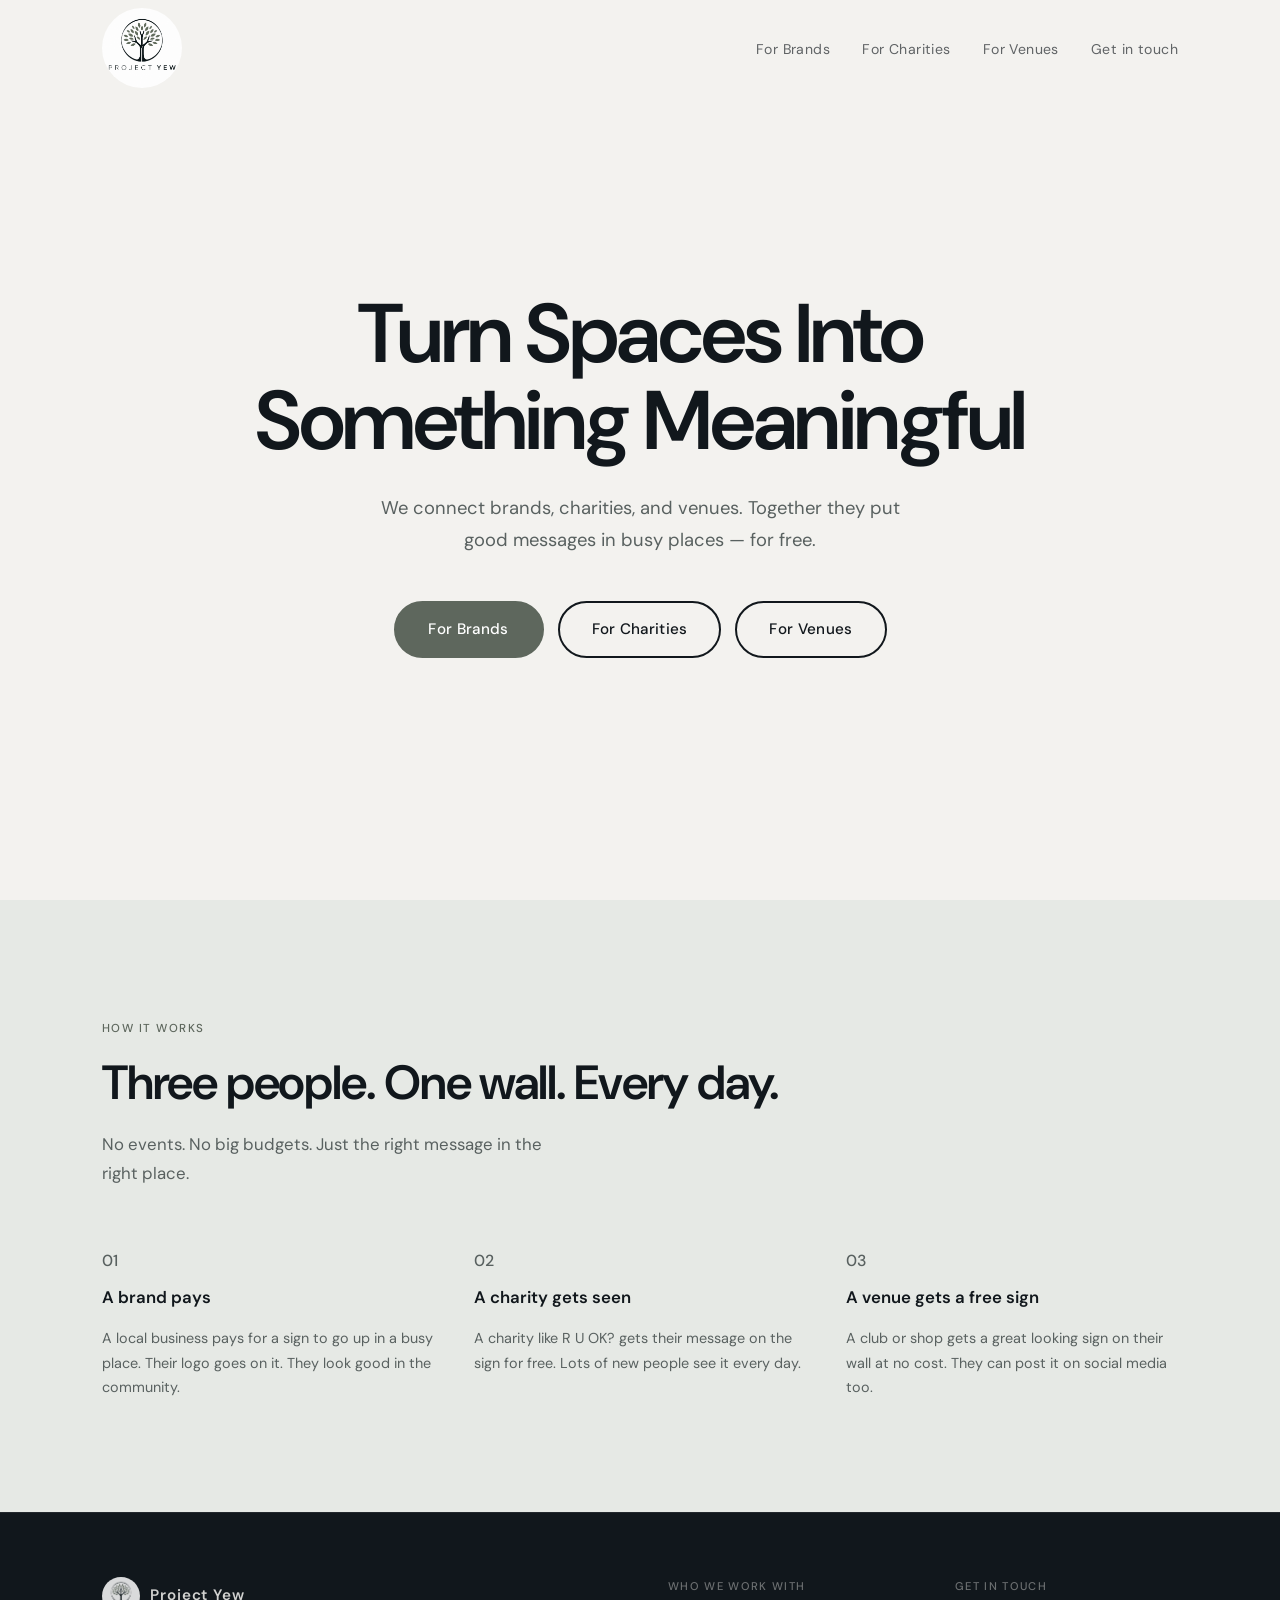
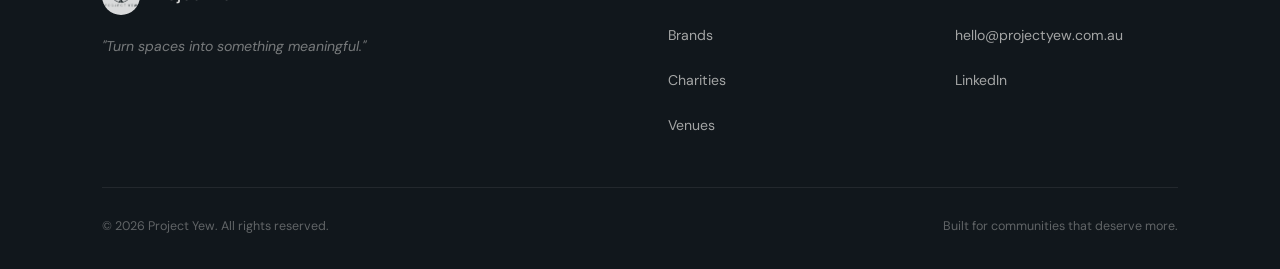
==== index.html @ eabf0f02 "Initial commit — Project Yew website Co-Authored-By: Claude Sonnet 4.6 <noreply@anthropic.com>" ====
<!DOCTYPE html>
<html lang="en">
<head>
  <meta charset="UTF-8" />
  <meta name="viewport" content="width=device-width, initial-scale=1.0" />
  <title>Project Yew — Turn Spaces Into Something Meaningful</title>
  <meta name="description" content="Project Yew connects brands, charities, and venues to create permanent, high-traffic installations that do good every single day." />
  <link rel="preconnect" href="https://fonts.googleapis.com" />
  <link rel="preconnect" href="https://fonts.gstatic.com" crossorigin />
  <link href="https://fonts.googleapis.com/css2?family=DM+Sans:ital,wght@0,300;0,400;0,500;0,600;1,400&display=swap" rel="stylesheet" />
  <link rel="stylesheet" href="styles.css" />
</head>
<body>

  <!-- ── Navigation ─────────────────────────────── -->
  <nav>
    <div class="nav-inner">
      <a href="index.html" class="nav-logo">
        <img src="ChatGPT Image May 26, 2026, 03_15_09 PM.png" alt="Project Yew"
             onerror="this.style.display='none';this.nextElementSibling.style.display='flex'" />
        <div class="nav-logo-fallback" style="display:none">YEW</div>
      </a>
      <ul class="nav-links">
        <li><a href="brands.html">For Brands</a></li>
        <li><a href="charities.html">For Charities</a></li>
        <li><a href="venues.html">For Venues</a></li>
        <li class="nav-cta"><a href="contact.html">Get in touch</a></li>
      </ul>
      <button class="nav-toggle" aria-label="Toggle menu">
        <span></span><span></span><span></span>
      </button>
    </div>
  </nav>

  <!-- Mobile nav -->
  <div class="mobile-nav">
    <a href="brands.html">For Brands</a>
    <a href="charities.html">For Charities</a>
    <a href="venues.html">For Venues</a>
    <a href="contact.html">Get in touch</a>
  </div>

  <!-- ── Hero ───────────────────────────────────── -->
  <section class="hero">
    <div class="container">
      <div class="hero-content">
        <h1 class="hero-title">Turn Spaces Into Something Meaningful</h1>
        <p class="hero-sub">We connect brands, charities, and venues. Together they put good messages in busy places — for free.</p>
        <div class="hero-cta hero-cta-three">
          <a href="brands.html" class="btn btn-primary">For Brands</a>
          <a href="charities.html" class="btn btn-secondary">For Charities</a>
          <a href="venues.html" class="btn btn-secondary">For Venues</a>
        </div>
      </div>
    </div>
  </section>

  <!-- ── How it works ───────────────────────────── -->
  <section class="how-section" id="how-it-works">
    <div class="container">
      <span class="label reveal">How it works</span>
      <h2 class="section-title reveal">Three people. One wall. Every day.</h2>
      <p class="section-lead reveal">No events. No big budgets. Just the right message in the right place.</p>

      <div class="how-grid how-grid-3" data-stagger>
        <div class="how-step reveal">
          <div class="how-number">01</div>
          <h3>A brand pays</h3>
          <p>A local business pays for a sign to go up in a busy place. Their logo goes on it. They look good in the community.</p>
        </div>
        <div class="how-step reveal">
          <div class="how-number">02</div>
          <h3>A charity gets seen</h3>
          <p>A charity like R U OK? gets their message on the sign for free. Lots of new people see it every day.</p>
        </div>
        <div class="how-step reveal">
          <div class="how-number">03</div>
          <h3>A venue gets a free sign</h3>
          <p>A club or shop gets a great looking sign on their wall at no cost. They can post it on social media too.</p>
        </div>
      </div>
    </div>
  </section>

  <!-- ── Footer ─────────────────────────────────── -->
  <footer>
    <div class="container">
      <div class="footer-inner">
        <div class="footer-brand">
          <div class="footer-logo">
            <img src="ChatGPT Image May 26, 2026, 03_15_09 PM.png" alt="Project Yew"
                 onerror="this.style.display='none';this.nextElementSibling.style.display='flex'" />
            <div class="footer-logo-fallback" style="display:none">YEW</div>
            <span class="footer-logo-text">Project Yew</span>
          </div>
          <p class="footer-tagline">"Turn spaces into something meaningful."</p>
        </div>
        <div class="footer-col">
          <h4>Who we work with</h4>
          <ul>
            <li><a href="brands.html">Brands</a></li>
            <li><a href="charities.html">Charities</a></li>
            <li><a href="venues.html">Venues</a></li>
          </ul>
        </div>
        <div class="footer-col">
          <h4>Get in touch</h4>
          <ul>
            <li><a href="mailto:hello@projectyew.com.au">hello@projectyew.com.au</a></li>
            <li><a href="https://www.linkedin.com/company/projectyew" target="_blank" rel="noopener">LinkedIn</a></li>
          </ul>
        </div>
      </div>
      <div class="footer-bottom">
        <p>&copy; 2026 Project Yew. All rights reserved.</p>
        <p>Built for communities that deserve more.</p>
      </div>
    </div>
  </footer>

  <script src="script.js"></script>
</body>
</html>
---- styles.css ----
/* Project Yew — Global Styles */

:root {
  --bg: #f3f2ef;
  --text: #11171c;
  --sage: #5e675d;
  --sage-light: #e6e9e5;
  --sage-mid: #8a9489;
  --sage-dark: #495249;
  --white: #ffffff;
  --border: #d8dcd7;
  --muted: #596160;
  --shadow: rgba(17, 23, 28, 0.09);

  --font: 'DM Sans', sans-serif;
  --radius: 14px;
  --radius-sm: 8px;
  --max-width: 1140px;
}

*, *::before, *::after {
  box-sizing: border-box;
  margin: 0;
  padding: 0;
}

html { scroll-behavior: smooth; }

body {
  font-family: var(--font);
  background-color: var(--bg);
  color: var(--text);
  line-height: 1.7;
  font-size: 17px;
  -webkit-font-smoothing: antialiased;
}

img { max-width: 100%; display: block; }
a { color: inherit; text-decoration: none; }
ul { list-style: none; }


/* ── Layout ─────────────────────────────────────── */

.container {
  max-width: var(--max-width);
  margin: 0 auto;
  padding: 0 2rem;
}


/* ── Buttons ─────────────────────────────────────── */

.btn {
  display: inline-flex;
  align-items: center;
  gap: 0.5rem;
  padding: 0.875rem 2rem;
  border-radius: 50px;
  font-family: var(--font);
  font-size: 0.95rem;
  font-weight: 500;
  letter-spacing: 0.02em;
  cursor: pointer;
  border: 2px solid transparent;
  transition: all 0.25s ease;
  white-space: nowrap;
}

.btn-primary {
  background-color: var(--sage);
  color: var(--white);
  border-color: var(--sage);
}
.btn-primary:hover {
  background-color: var(--sage-dark);
  border-color: var(--sage-dark);
  transform: translateY(-2px);
}

.btn-secondary {
  background-color: transparent;
  color: var(--text);
  border-color: var(--text);
}
.btn-secondary:hover {
  background-color: var(--text);
  color: var(--bg);
  transform: translateY(-2px);
}

.btn-outline-white {
  background-color: transparent;
  color: var(--bg);
  border-color: rgba(243, 242, 239, 0.4);
}
.btn-outline-white:hover {
  background-color: rgba(243, 242, 239, 0.12);
  border-color: var(--bg);
  transform: translateY(-2px);
}


/* ── Typography helpers ──────────────────────────── */

.label {
  display: inline-block;
  font-size: 0.72rem;
  font-weight: 500;
  letter-spacing: 0.13em;
  text-transform: uppercase;
  color: var(--sage);
  margin-bottom: 1rem;
}

.section-title {
  font-size: clamp(2rem, 4vw, 3rem);
  font-weight: 600;
  line-height: 1.15;
  letter-spacing: -0.025em;
  margin-bottom: 1.25rem;
}

.section-lead {
  font-size: 1.05rem;
  color: var(--muted);
  line-height: 1.75;
  max-width: 540px;
}


/* ── Navigation ──────────────────────────────────── */

nav {
  position: fixed;
  top: 0;
  left: 0;
  right: 0;
  z-index: 100;
  padding: 0.5rem 0;
  transition: all 0.3s ease;
}

nav.scrolled {
  background-color: rgba(243, 242, 239, 0.94);
  backdrop-filter: blur(12px);
  -webkit-backdrop-filter: blur(12px);
  box-shadow: 0 1px 0 var(--border);
}

.nav-inner {
  display: flex;
  align-items: center;
  justify-content: space-between;
  max-width: var(--max-width);
  margin: 0 auto;
  padding: 0 2rem;
  position: relative;
}

.nav-logo {
  display: flex;
  align-items: center;
  gap: 0.625rem;
  z-index: 101;
}

.nav-logo img {
  width: 80px;
  height: 80px;
  border-radius: 50%;
  object-fit: contain;
}

.nav-logo-fallback {
  width: 180px;
  height: 180px;
  border-radius: 50%;
  background-color: var(--sage-light);
  border: 2px solid var(--sage);
  display: flex;
  align-items: center;
  justify-content: center;
  font-size: 0.8rem;
  font-weight: 700;
  color: var(--sage);
  letter-spacing: 0.05em;
}

.nav-logo-text {
  font-size: 1rem;
  font-weight: 600;
  letter-spacing: 0.06em;
  color: var(--text);
}

.nav-links {
  display: flex;
  align-items: center;
  gap: 2rem;
}

.nav-links a {
  font-size: 0.88rem;
  font-weight: 400;
  letter-spacing: 0.03em;
  color: var(--text);
  opacity: 0.65;
  transition: opacity 0.2s, color 0.2s;
}

.nav-links a:hover { opacity: 1; color: var(--sage); }

.nav-links .nav-cta a {
  opacity: 0.65;
  font-weight: 400;
  color: var(--text);
}

.nav-toggle {
  display: none;
  flex-direction: column;
  gap: 5px;
  cursor: pointer;
  padding: 4px;
  z-index: 101;
  background: none;
  border: none;
  position: absolute;
  right: 1.25rem;
}

.nav-toggle span {
  display: block;
  width: 24px;
  height: 2px;
  background-color: var(--text);
  border-radius: 2px;
  transition: all 0.28s ease;
}

.nav-toggle.open span:nth-child(1) { transform: translateY(7px) rotate(45deg); }
.nav-toggle.open span:nth-child(2) { opacity: 0; transform: scaleX(0); }
.nav-toggle.open span:nth-child(3) { transform: translateY(-7px) rotate(-45deg); }

.mobile-nav {
  display: none;
  position: fixed;
  inset: 0;
  background-color: var(--bg);
  z-index: 99;
  flex-direction: column;
  align-items: center;
  justify-content: center;
  gap: 2.25rem;
}

.mobile-nav.open { display: flex; }

.mobile-nav a {
  font-size: 1.6rem;
  font-weight: 500;
  color: var(--text);
  opacity: 0.75;
  letter-spacing: -0.01em;
  transition: opacity 0.2s, color 0.2s;
}
.mobile-nav a:hover { opacity: 1; color: var(--sage); }


/* ── Hero logo ───────────────────────────────────── */

.hero-logo {
  width: clamp(240px, 35vw, 400px);
  height: clamp(240px, 35vw, 400px);
  object-fit: contain;
  margin-bottom: 2.5rem;
}

/* ── Hero (homepage) ─────────────────────────────── */

.hero {
  min-height: 100vh;
  display: flex;
  align-items: center;
  justify-content: center;
  padding: 9rem 0 6rem;
  text-align: center;
}

.hero-content {
  max-width: 780px;
  margin: 0 auto;
  display: flex;
  flex-direction: column;
  align-items: center;
}

.hero-title {
  font-size: clamp(3rem, 6.5vw, 5.5rem);
  font-weight: 600;
  line-height: 1.05;
  letter-spacing: -0.03em;
  margin-bottom: 1.75rem;
}

.hero-title em {
  font-style: normal;
  color: var(--sage);
}

.hero-sub {
  font-size: 1.15rem;
  color: var(--muted);
  line-height: 1.75;
  max-width: 520px;
  margin-bottom: 2.75rem;
}

.hero-cta {
  display: flex;
  gap: 1rem;
  flex-wrap: wrap;
  align-items: center;
}


/* ── Audience cards ───────────────────────────────── */

.audience-section { padding: 6rem 0; }

.audience-header {
  display: flex;
  align-items: flex-end;
  justify-content: space-between;
  gap: 2rem;
  margin-bottom: 3rem;
}

.audience-header .section-lead { margin-bottom: 0; }

.audience-grid {
  display: grid;
  grid-template-columns: repeat(3, 1fr);
  gap: 1.5rem;
}

.audience-card {
  background-color: var(--white);
  border: 1px solid var(--border);
  border-radius: var(--radius);
  padding: 2.5rem;
  display: flex;
  flex-direction: column;
  gap: 1.125rem;
  color: var(--text);
  transition: all 0.3s ease;
  position: relative;
  overflow: hidden;
}

.audience-card::after {
  content: '';
  position: absolute;
  bottom: 0;
  left: 0;
  right: 0;
  height: 3px;
  background-color: var(--sage);
  transform: scaleX(0);
  transform-origin: left;
  transition: transform 0.3s ease;
}

.audience-card:hover {
  border-color: var(--sage);
  transform: translateY(-5px);
  box-shadow: 0 20px 48px var(--shadow);
}

.audience-card:hover::after { transform: scaleX(1); }

.audience-card-icon {
  width: 52px;
  height: 52px;
  background-color: var(--sage-light);
  border-radius: 50%;
  display: flex;
  align-items: center;
  justify-content: center;
}

.audience-card-icon svg {
  width: 22px;
  height: 22px;
  stroke: var(--sage);
  fill: none;
  stroke-width: 1.75;
  stroke-linecap: round;
  stroke-linejoin: round;
}

.audience-card h3 {
  font-size: 1.2rem;
  font-weight: 600;
  letter-spacing: -0.01em;
}

.audience-card p {
  font-size: 0.93rem;
  color: var(--muted);
  line-height: 1.65;
  flex: 1;
}

.card-link {
  display: inline-flex;
  align-items: center;
  gap: 0.4rem;
  font-size: 0.875rem;
  font-weight: 500;
  color: var(--sage);
  margin-top: 0.5rem;
}

.card-link svg {
  width: 14px;
  height: 14px;
  stroke: var(--sage);
  fill: none;
  stroke-width: 2;
  stroke-linecap: round;
  stroke-linejoin: round;
  transition: transform 0.2s;
}

.audience-card:hover .card-link svg { transform: translateX(3px); }


/* ── How it works ────────────────────────────────── */

.how-section {
  padding: 7rem 0;
  background-color: var(--sage-light);
}

.how-section .section-lead { max-width: 460px; }

.how-grid {
  display: grid;
  grid-template-columns: repeat(4, 1fr);
  gap: 2.5rem;
  margin-top: 4rem;
}

.how-step { display: flex; flex-direction: column; gap: 1.125rem; }

.how-number {
  font-size: 1rem;
  font-weight: 500;
  color: var(--muted);
  line-height: 1;
}

.how-step h3 {
  font-size: 1.05rem;
  font-weight: 600;
  line-height: 1.3;
}

.how-step p {
  font-size: 0.9rem;
  color: var(--muted);
  line-height: 1.7;
}


/* ── Stats strip ─────────────────────────────────── */

.stats-section {
  padding: 5.5rem 0;
  border-top: 1px solid var(--border);
  border-bottom: 1px solid var(--border);
}

.stats-grid {
  display: grid;
  grid-template-columns: repeat(4, 1fr);
  gap: 2rem;
  text-align: center;
}

.stat-item { display: flex; flex-direction: column; gap: 0.5rem; }

.stat-number {
  font-size: 3.75rem;
  font-weight: 600;
  letter-spacing: -0.045em;
  color: var(--text);
  line-height: 1;
}

.stat-label {
  font-size: 0.8rem;
  color: var(--muted);
  letter-spacing: 0.08em;
  text-transform: uppercase;
}


/* ── Homepage bottom CTA ─────────────────────────── */

.cta-section {
  padding: 8rem 0;
  text-align: center;
  background-color: var(--text);
}

.cta-section .label { color: var(--sage-mid); }

.cta-section .section-title {
  color: var(--bg);
  max-width: 600px;
  margin: 0.75rem auto 1.5rem;
}

.cta-section .section-lead {
  color: rgba(243, 242, 239, 0.55);
  margin: 0 auto 2.75rem;
  text-align: center;
}

.cta-btn-group {
  display: flex;
  gap: 1rem;
  justify-content: center;
  flex-wrap: wrap;
}


/* ── Footer ──────────────────────────────────────── */

footer {
  background-color: var(--text);
  color: var(--bg);
  padding: 4rem 0 2rem;
  border-top: 1px solid rgba(243, 242, 239, 0.08);
}

.footer-inner {
  display: grid;
  grid-template-columns: 2.25fr 1fr 1fr;
  gap: 4rem;
  padding-bottom: 3rem;
  border-bottom: 1px solid rgba(243, 242, 239, 0.08);
}

.footer-brand { display: flex; flex-direction: column; gap: 1.25rem; }

.footer-logo {
  display: flex;
  align-items: center;
  gap: 0.625rem;
}

.footer-logo img {
  width: 38px;
  height: 38px;
  border-radius: 50%;
  object-fit: cover;
  opacity: 0.85;
}

.footer-logo-fallback {
  width: 38px;
  height: 38px;
  border-radius: 50%;
  background-color: rgba(94, 103, 93, 0.2);
  border: 1.5px solid rgba(94, 103, 93, 0.5);
  display: flex;
  align-items: center;
  justify-content: center;
  font-size: 0.75rem;
  font-weight: 700;
  color: var(--sage-mid);
  letter-spacing: 0.05em;
}

.footer-logo-text {
  font-size: 0.95rem;
  font-weight: 600;
  letter-spacing: 0.06em;
  opacity: 0.85;
}

.footer-tagline {
  font-size: 0.88rem;
  opacity: 0.45;
  line-height: 1.65;
  max-width: 280px;
  font-style: italic;
}

.footer-col h4 {
  font-size: 0.7rem;
  font-weight: 500;
  letter-spacing: 0.12em;
  text-transform: uppercase;
  opacity: 0.4;
  margin-bottom: 1.5rem;
}

.footer-col ul {
  display: flex;
  flex-direction: column;
  gap: 1rem;
}

.footer-col ul a {
  font-size: 0.88rem;
  opacity: 0.65;
  transition: opacity 0.2s;
}
.footer-col ul a:hover { opacity: 1; }

.footer-bottom {
  padding-top: 1.75rem;
  display: flex;
  align-items: center;
  justify-content: space-between;
}

.footer-bottom p {
  font-size: 0.78rem;
  opacity: 0.35;
}


/* ── Inner page hero ─────────────────────────────── */

.page-hero {
  padding: 10rem 0 6rem;
  min-height: 68vh;
  display: flex;
  align-items: center;
}

.page-hero-content { max-width: 680px; }

.page-hero .hero-title { font-size: clamp(2.5rem, 5vw, 4rem); }

.page-hero .hero-sub { margin-bottom: 2.5rem; }


/* ── Problem section ─────────────────────────────── */

.problem-section { padding: 6rem 0; }

.problem-grid {
  display: grid;
  grid-template-columns: 1fr 1fr;
  gap: 6rem;
  align-items: center;
}

.problem-text .section-title { font-size: clamp(1.7rem, 3vw, 2.35rem); }

.problem-items {
  display: flex;
  flex-direction: column;
  gap: 2rem;
  margin-top: 2.25rem;
}

.problem-item {
  display: flex;
  gap: 1.125rem;
  align-items: flex-start;
}

.problem-item-dot {
  width: 8px;
  height: 8px;
  border-radius: 50%;
  background-color: var(--sage);
  flex-shrink: 0;
  margin-top: 0.6rem;
}

.problem-item-text h4 {
  font-size: 1rem;
  font-weight: 600;
  margin-bottom: 0.35rem;
}

.problem-item-text p {
  font-size: 0.9rem;
  color: var(--muted);
  line-height: 1.7;
}

.problem-visual {
  background-color: var(--sage-light);
  border-radius: var(--radius);
  aspect-ratio: 4/5;
  position: relative;
  overflow: hidden;
}

.problem-visual-inner {
  position: absolute;
  inset: 0;
  display: flex;
  align-items: center;
  justify-content: center;
  flex-direction: column;
  gap: 1rem;
}

.pv-circle {
  width: 160px;
  height: 160px;
  border-radius: 50%;
  background-color: rgba(94, 103, 93, 0.15);
  border: 1px solid rgba(94, 103, 93, 0.25);
}

.pv-circle-sm {
  width: 100px;
  height: 100px;
  border-radius: 50%;
  background-color: rgba(94, 103, 93, 0.08);
  border: 1px solid rgba(94, 103, 93, 0.15);
  position: absolute;
  top: 15%;
  right: 12%;
}

.pv-circle-xs {
  width: 60px;
  height: 60px;
  border-radius: 50%;
  background-color: rgba(94, 103, 93, 0.12);
  border: 1px solid rgba(94, 103, 93, 0.2);
  position: absolute;
  bottom: 20%;
  left: 10%;
}


/* ── Benefits / What you get ─────────────────────── */

.benefits-section {
  padding: 7rem 0;
  background-color: var(--text);
  color: var(--bg);
}

.benefits-section .label { color: var(--sage-mid); }
.benefits-section .section-title { color: var(--bg); }
.benefits-section .section-lead { color: rgba(243, 242, 239, 0.5); }

.benefits-grid {
  display: grid;
  grid-template-columns: repeat(2, 1fr);
  gap: 1.25rem;
  margin-top: 3.5rem;
}

.benefit-card {
  border: 1px solid rgba(243, 242, 239, 0.09);
  border-radius: var(--radius);
  padding: 2.25rem;
  display: flex;
  flex-direction: column;
  gap: 1rem;
  transition: border-color 0.25s;
}

.benefit-card:hover { border-color: rgba(94, 103, 93, 0.35); }

.benefit-icon {
  width: 44px;
  height: 44px;
  background-color: rgba(94, 103, 93, 0.15);
  border-radius: var(--radius-sm);
  display: flex;
  align-items: center;
  justify-content: center;
}

.benefit-icon svg {
  width: 21px;
  height: 21px;
  stroke: var(--sage-mid);
  fill: none;
  stroke-width: 1.75;
  stroke-linecap: round;
  stroke-linejoin: round;
}

.benefit-card h3 {
  font-size: 1rem;
  font-weight: 600;
  color: var(--bg);
}

.benefit-card p {
  font-size: 0.88rem;
  color: rgba(243, 242, 239, 0.5);
  line-height: 1.7;
}


/* ── Page CTA ────────────────────────────────────── */

.page-cta {
  padding: 7rem 0;
  text-align: center;
}

.page-cta .section-title {
  max-width: 480px;
  margin: 0.75rem auto 1.5rem;
}

.page-cta .section-lead {
  margin: 0 auto 2.5rem;
  text-align: center;
}


/* ── About page ──────────────────────────────────── */

.story-section { padding: 6rem 0; }

.story-grid {
  display: grid;
  grid-template-columns: 1fr 1fr;
  gap: 6rem;
  align-items: center;
}

.story-text {
  display: flex;
  flex-direction: column;
  gap: 1.5rem;
}

.story-text p {
  font-size: 1rem;
  color: var(--muted);
  line-height: 1.85;
}

.story-text p.lead {
  font-size: 1.175rem;
  color: var(--text);
  font-weight: 400;
}

.story-visual {
  background-color: var(--sage-light);
  border-radius: var(--radius);
  aspect-ratio: 3/4;
  display: flex;
  align-items: center;
  justify-content: center;
  position: relative;
  overflow: hidden;
}

.story-visual-tree {
  display: flex;
  flex-direction: column;
  align-items: center;
  gap: 0;
  opacity: 0.4;
}

.tree-canopy {
  width: 180px;
  height: 180px;
  border-radius: 50%;
  background-color: var(--sage);
}

.tree-trunk {
  width: 22px;
  height: 80px;
  background-color: var(--sage-dark);
  border-radius: 0 0 4px 4px;
}

.values-section {
  padding: 6rem 0;
  background-color: var(--sage-light);
}

.values-grid {
  display: grid;
  grid-template-columns: repeat(3, 1fr);
  gap: 1.5rem;
  margin-top: 3.5rem;
}

.value-card {
  background-color: var(--white);
  border-radius: var(--radius);
  padding: 2.25rem;
  display: flex;
  flex-direction: column;
  gap: 1rem;
}

.value-number {
  font-size: 0.7rem;
  font-weight: 600;
  letter-spacing: 0.12em;
  color: var(--sage);
  text-transform: uppercase;
}

.value-card h3 {
  font-size: 1.1rem;
  font-weight: 600;
  letter-spacing: -0.01em;
}

.value-card p {
  font-size: 0.9rem;
  color: var(--muted);
  line-height: 1.7;
}

.team-section { padding: 6rem 0; }

.team-grid {
  display: grid;
  grid-template-columns: repeat(3, 1fr);
  gap: 2rem;
  margin-top: 3.5rem;
}

.team-card {
  display: flex;
  flex-direction: column;
  gap: 1rem;
}

.team-avatar {
  width: 80px;
  height: 80px;
  border-radius: 50%;
  background-color: var(--sage-light);
  border: 2px solid var(--border);
}

.team-card h4 {
  font-size: 1rem;
  font-weight: 600;
}

.team-card .team-role {
  font-size: 0.85rem;
  color: var(--sage);
}

.team-card p {
  font-size: 0.88rem;
  color: var(--muted);
  line-height: 1.65;
}


/* ── Contact page ────────────────────────────────── */

.contact-section { padding: 6rem 0; }

.contact-grid {
  display: grid;
  grid-template-columns: 1fr 1.6fr;
  gap: 6rem;
  align-items: start;
}

.contact-info {
  display: flex;
  flex-direction: column;
  gap: 1.75rem;
  padding-top: 0.5rem;
}

.contact-info h3 {
  font-size: 1.5rem;
  font-weight: 600;
  line-height: 1.3;
  letter-spacing: -0.02em;
}

.contact-info p {
  font-size: 0.95rem;
  color: var(--muted);
  line-height: 1.75;
}

.contact-detail {
  display: flex;
  flex-direction: column;
  gap: 1rem;
}

.contact-detail-item {
  display: flex;
  align-items: center;
  gap: 0.75rem;
  font-size: 0.9rem;
  color: var(--muted);
}

.contact-detail-item svg {
  width: 17px;
  height: 17px;
  stroke: var(--sage);
  fill: none;
  stroke-width: 1.75;
  stroke-linecap: round;
  stroke-linejoin: round;
  flex-shrink: 0;
}

.contact-form {
  background-color: var(--white);
  border-radius: var(--radius);
  padding: 2.75rem;
  border: 1px solid var(--border);
}

.form-group {
  display: flex;
  flex-direction: column;
  gap: 0.5rem;
  margin-bottom: 1.5rem;
}

.form-group:last-of-type { margin-bottom: 0; }

.form-group label {
  font-size: 0.83rem;
  font-weight: 500;
  color: var(--text);
  letter-spacing: 0.02em;
}

.form-group input,
.form-group select,
.form-group textarea {
  font-family: var(--font);
  font-size: 0.93rem;
  color: var(--text);
  background-color: var(--bg);
  border: 1.5px solid var(--border);
  border-radius: var(--radius-sm);
  padding: 0.875rem 1rem;
  width: 100%;
  transition: border-color 0.2s, box-shadow 0.2s;
  outline: none;
  -webkit-appearance: none;
  appearance: none;
}

.form-group select {
  cursor: pointer;
  background-image: url("data:image/svg+xml,%3Csvg xmlns='http://www.w3.org/2000/svg' width='16' height='16' viewBox='0 0 24 24' fill='none' stroke='%23596160' stroke-width='2' stroke-linecap='round' stroke-linejoin='round'%3E%3Cpolyline points='6 9 12 15 18 9'%3E%3C/polyline%3E%3C/svg%3E");
  background-repeat: no-repeat;
  background-position: right 1rem center;
  padding-right: 2.5rem;
}

.form-group input:focus,
.form-group select:focus,
.form-group textarea:focus {
  border-color: var(--sage);
  box-shadow: 0 0 0 3px rgba(94, 103, 93, 0.1);
}

.form-group input::placeholder,
.form-group textarea::placeholder {
  color: #b0b0ae;
}

.form-group textarea {
  resize: vertical;
  min-height: 150px;
}

.form-row {
  display: grid;
  grid-template-columns: 1fr 1fr;
  gap: 1.25rem;
}

.form-row .form-group { margin-bottom: 0; }

.form-actions { margin-top: 1.75rem; }

.form-actions .btn { width: 100%; justify-content: center; }

.form-success {
  display: none;
  text-align: center;
  padding: 3rem 1rem;
  flex-direction: column;
  align-items: center;
  gap: 1rem;
}

.form-success.show { display: flex; }

.form-success svg {
  width: 52px;
  height: 52px;
  stroke: var(--sage);
  fill: none;
  stroke-width: 1.5;
  stroke-linecap: round;
  stroke-linejoin: round;
}

.form-success h3 { font-size: 1.25rem; font-weight: 600; }

.form-success p { font-size: 0.93rem; color: var(--muted); }


/* ── Three-button hero CTA ───────────────────────────── */

.hero-cta-three {
  justify-content: center;
  gap: 0.875rem;
}

.hero-cta-three .btn {
  min-width: 150px;
  justify-content: center;
}


/* ── Three-column how-it-works ───────────────────────── */

.how-grid-3 {
  grid-template-columns: repeat(3, 1fr);
}

@media (max-width: 768px) {
  .how-grid-3 { grid-template-columns: 1fr; }
}


/* ── Industries section ──────────────────────────────── */

.industries-section {
  padding: 6rem 0;
}

.industries-grid {
  display: flex;
  flex-wrap: wrap;
  gap: 0.75rem;
  margin-top: 2.5rem;
}

.industry-tag {
  display: inline-block;
  padding: 0.625rem 1.375rem;
  background-color: var(--sage-light);
  border: 1px solid var(--border);
  border-radius: 50px;
  font-size: 0.9rem;
  font-weight: 500;
  color: var(--sage-dark);
  letter-spacing: 0.01em;
}


/* ── Venue examples section ──────────────────────────── */

.venues-examples {
  padding: 6rem 0;
  background-color: var(--sage-light);
}

.venues-grid-2 {
  display: grid;
  grid-template-columns: repeat(2, 1fr);
  gap: 1.5rem;
  margin-top: 3rem;
}

.venue-example-card {
  background-color: var(--white);
  border: 1px solid var(--border);
  border-radius: var(--radius);
  padding: 2.25rem;
  display: flex;
  flex-direction: column;
  gap: 1rem;
}

.venue-example-icon {
  width: 48px;
  height: 48px;
  background-color: var(--sage-light);
  border-radius: 50%;
  display: flex;
  align-items: center;
  justify-content: center;
}

.venue-example-icon svg {
  width: 22px;
  height: 22px;
  stroke: var(--sage);
  fill: none;
  stroke-width: 1.75;
  stroke-linecap: round;
  stroke-linejoin: round;
}

.venue-example-card h3 {
  font-size: 1.05rem;
  font-weight: 600;
  letter-spacing: -0.01em;
}

.venue-example-card p {
  font-size: 0.9rem;
  color: var(--muted);
  line-height: 1.7;
}

@media (max-width: 640px) {
  .venues-grid-2 { grid-template-columns: 1fr; }
}


/* ── Zero cost banner ────────────────────────────────── */

.zero-cost-section {
  padding: 2.5rem 0;
}

.zero-cost-banner {
  display: flex;
  align-items: center;
  gap: 1.125rem;
  background-color: var(--sage);
  color: var(--white);
  border-radius: var(--radius);
  padding: 1.625rem 2.25rem;
}

.zero-cost-banner svg {
  width: 28px;
  height: 28px;
  stroke: var(--white);
  fill: none;
  stroke-width: 2.5;
  stroke-linecap: round;
  stroke-linejoin: round;
  flex-shrink: 0;
}

.zero-cost-banner p {
  font-size: 1rem;
  line-height: 1.6;
  opacity: 0.95;
}

.zero-cost-banner strong { font-weight: 600; }

@media (max-width: 600px) {
  .zero-cost-banner { flex-direction: column; text-align: center; }
}


/* ── Scroll reveal ───────────────────────────────── */

.reveal {
  opacity: 0;
  transform: translateY(22px);
  transition: opacity 0.6s ease, transform 0.6s ease;
}

.reveal.visible {
  opacity: 1;
  transform: translateY(0);
}


/* ── Responsive ──────────────────────────────────── */

@media (max-width: 1024px) {
  .how-grid { grid-template-columns: repeat(2, 1fr); }
  .footer-inner {
    grid-template-columns: 1fr 1fr;
    gap: 3rem;
  }
  .footer-brand { grid-column: 1 / -1; }
}

@media (max-width: 768px) {
  .nav-links { display: none; }
  .nav-toggle { display: flex; }

  .audience-grid { grid-template-columns: 1fr; gap: 1rem; }
  .audience-header { flex-direction: column; align-items: flex-start; }

  .how-grid { grid-template-columns: 1fr; gap: 2.5rem; }

  .stats-grid { grid-template-columns: repeat(2, 1fr); gap: 3rem; }

  .problem-grid,
  .story-grid { grid-template-columns: 1fr; gap: 3.5rem; }

  .problem-visual { aspect-ratio: 16/9; }
  .story-visual { aspect-ratio: 4/3; }

  .benefits-grid { grid-template-columns: 1fr; }
  .values-grid { grid-template-columns: 1fr; }
  .team-grid { grid-template-columns: 1fr 1fr; }

  .contact-grid { grid-template-columns: 1fr; gap: 3rem; }
  .form-row { grid-template-columns: 1fr; }

  .footer-inner { grid-template-columns: 1fr; gap: 2.5rem; }
  .footer-bottom { flex-direction: column; gap: 1rem; text-align: center; }

  .hero { padding: 7.5rem 0 5rem; }
  .page-hero { padding: 8.5rem 0 4rem; min-height: auto; }

  .hero-cta { flex-direction: column; align-items: center; }
  .cta-btn-group { flex-direction: column; align-items: center; }

  .problem-grid .problem-visual { order: -1; }
}

@media (max-width: 480px) {
  .container { padding: 0 1.25rem; }
  .stats-grid { grid-template-columns: 1fr 1fr; gap: 2.5rem; }
  .stat-number { font-size: 3rem; }
  .team-grid { grid-template-columns: 1fr; }
  .contact-form { padding: 2rem 1.5rem; }
  .nav-inner { padding: 0 1.25rem; }
}
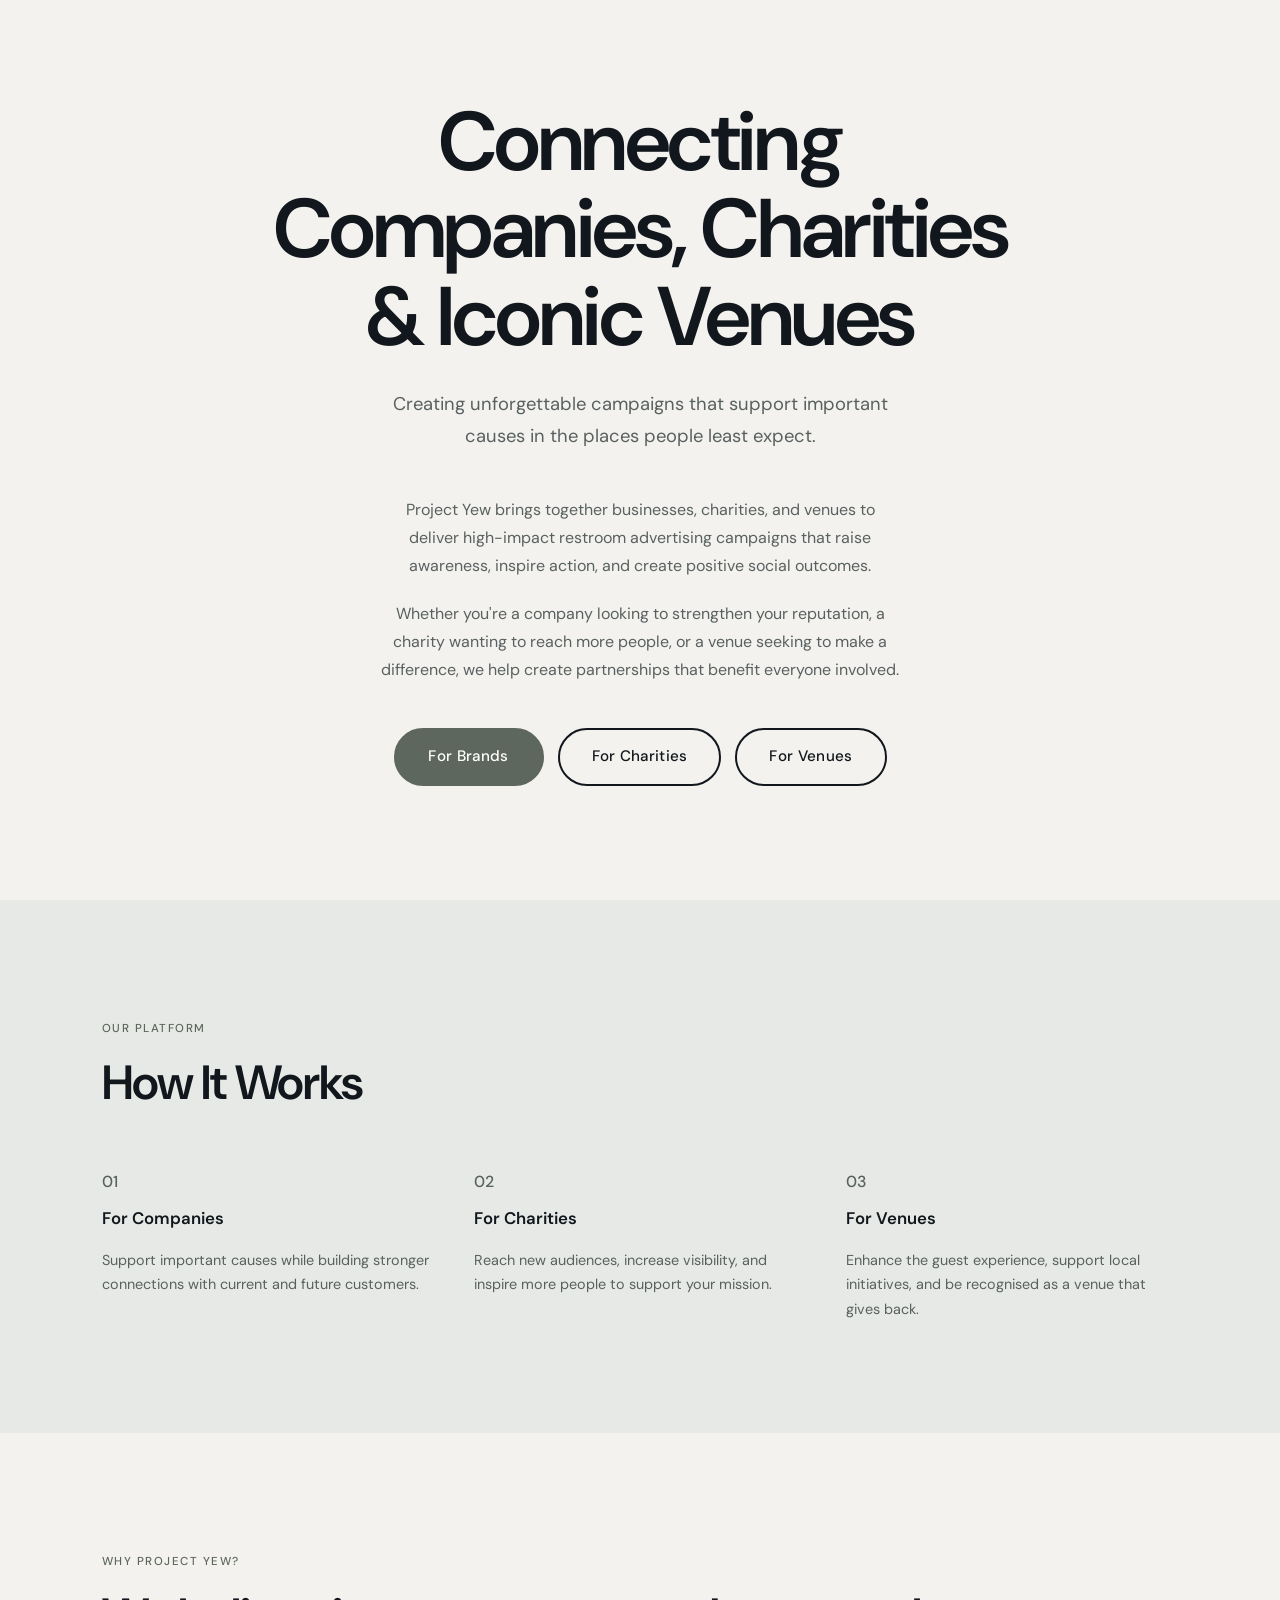
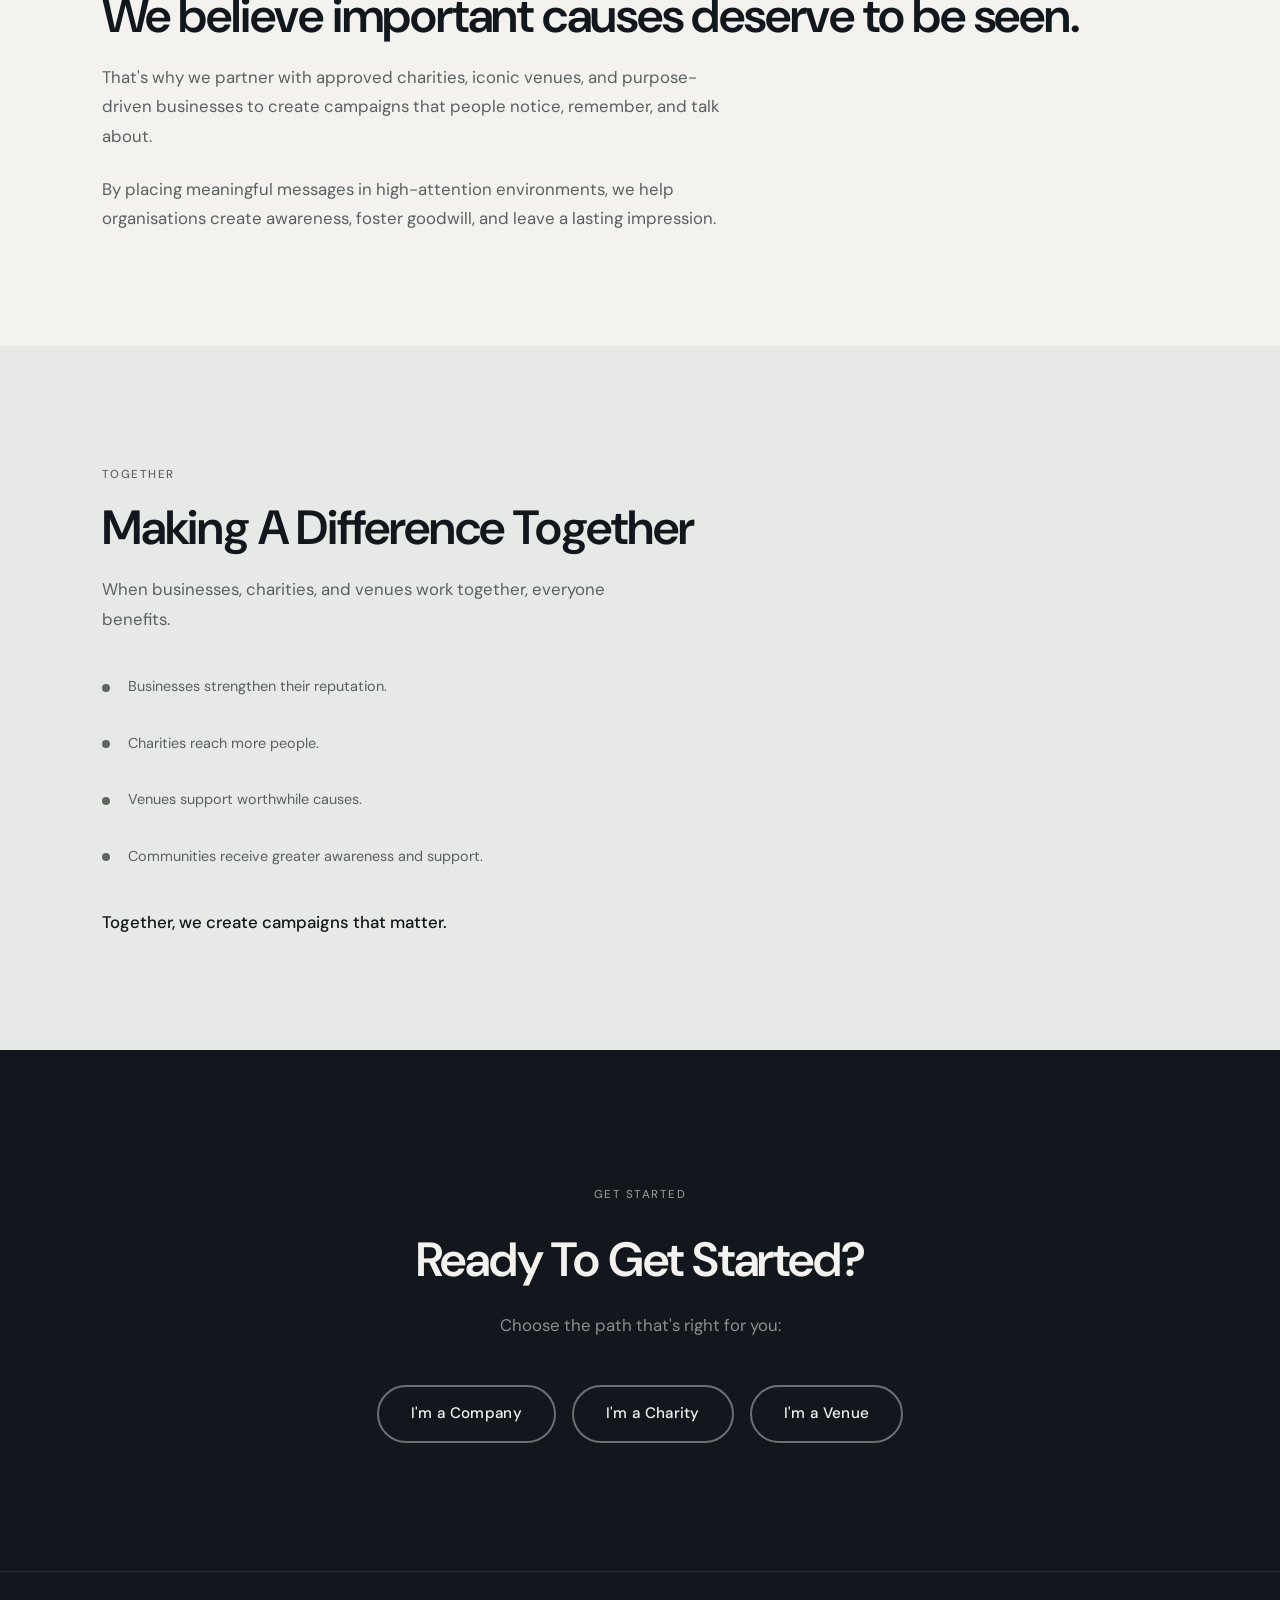
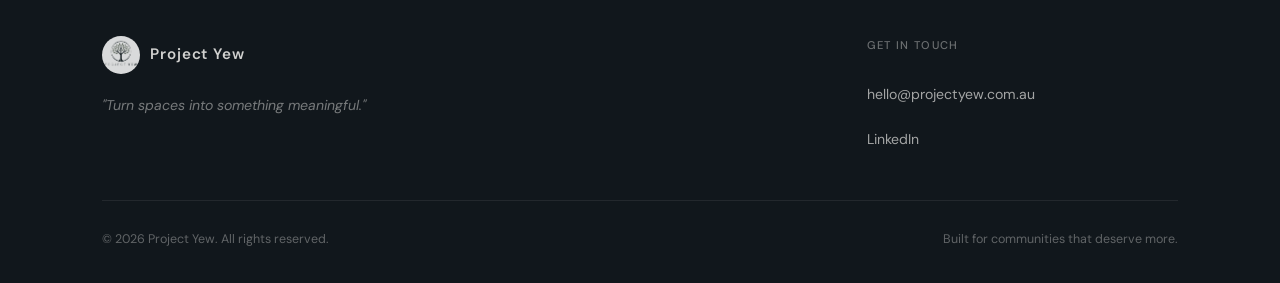
==== commit 44f3cfb8: "Update all page copy, remove nav/footer links, add circular favicon - Replace hero and section copy " ====
--- a/index.html
+++ b/index.html
@@ -8,44 +8,19 @@
   <link rel="preconnect" href="https://fonts.googleapis.com" />
   <link rel="preconnect" href="https://fonts.gstatic.com" crossorigin />
   <link href="https://fonts.googleapis.com/css2?family=DM+Sans:ital,wght@0,300;0,400;0,500;0,600;1,400&display=swap" rel="stylesheet" />
+  <link rel="icon" type="image/png" href="favicon.png" />
   <link rel="stylesheet" href="styles.css" />
 </head>
 <body>
 
-  <!-- ── Navigation ─────────────────────────────── -->
-  <nav>
-    <div class="nav-inner">
-      <a href="index.html" class="nav-logo">
-        <img src="ChatGPT Image May 26, 2026, 03_15_09 PM.png" alt="Project Yew"
-             onerror="this.style.display='none';this.nextElementSibling.style.display='flex'" />
-        <div class="nav-logo-fallback" style="display:none">YEW</div>
-      </a>
-      <ul class="nav-links">
-        <li><a href="brands.html">For Brands</a></li>
-        <li><a href="charities.html">For Charities</a></li>
-        <li><a href="venues.html">For Venues</a></li>
-        <li class="nav-cta"><a href="contact.html">Get in touch</a></li>
-      </ul>
-      <button class="nav-toggle" aria-label="Toggle menu">
-        <span></span><span></span><span></span>
-      </button>
-    </div>
-  </nav>
-
-  <!-- Mobile nav -->
-  <div class="mobile-nav">
-    <a href="brands.html">For Brands</a>
-    <a href="charities.html">For Charities</a>
-    <a href="venues.html">For Venues</a>
-    <a href="contact.html">Get in touch</a>
-  </div>
-
   <!-- ── Hero ───────────────────────────────────── -->
-  <section class="hero">
+  <section class="hero" style="padding-top:5rem;">
     <div class="container">
       <div class="hero-content">
-        <h1 class="hero-title">Turn Spaces Into Something Meaningful</h1>
-        <p class="hero-sub">We connect brands, charities, and venues. Together they put good messages in busy places — for free.</p>
+        <h1 class="hero-title">Connecting Companies, Charities &amp; Iconic Venues</h1>
+        <p class="hero-sub">Creating unforgettable campaigns that support important causes in the places people least expect.</p>
+        <p class="hero-sub" style="font-size:1rem;margin-bottom:1.25rem;">Project Yew brings together businesses, charities, and venues to deliver high-impact restroom advertising campaigns that raise awareness, inspire action, and create positive social outcomes.</p>
+        <p class="hero-sub" style="font-size:1rem;margin-bottom:2.75rem;">Whether you're a company looking to strengthen your reputation, a charity wanting to reach more people, or a venue seeking to make a difference, we help create partnerships that benefit everyone involved.</p>
         <div class="hero-cta hero-cta-three">
           <a href="brands.html" class="btn btn-primary">For Brands</a>
           <a href="charities.html" class="btn btn-secondary">For Charities</a>
@@ -58,26 +33,87 @@
   <!-- ── How it works ───────────────────────────── -->
   <section class="how-section" id="how-it-works">
     <div class="container">
-      <span class="label reveal">How it works</span>
-      <h2 class="section-title reveal">Three people. One wall. Every day.</h2>
-      <p class="section-lead reveal">No events. No big budgets. Just the right message in the right place.</p>
+      <span class="label reveal">Our Platform</span>
+      <h2 class="section-title reveal">How It Works</h2>
 
       <div class="how-grid how-grid-3" data-stagger>
         <div class="how-step reveal">
           <div class="how-number">01</div>
-          <h3>A brand pays</h3>
-          <p>A local business pays for a sign to go up in a busy place. Their logo goes on it. They look good in the community.</p>
+          <h3>For Companies</h3>
+          <p>Support important causes while building stronger connections with current and future customers.</p>
         </div>
         <div class="how-step reveal">
           <div class="how-number">02</div>
-          <h3>A charity gets seen</h3>
-          <p>A charity like R U OK? gets their message on the sign for free. Lots of new people see it every day.</p>
+          <h3>For Charities</h3>
+          <p>Reach new audiences, increase visibility, and inspire more people to support your mission.</p>
         </div>
         <div class="how-step reveal">
           <div class="how-number">03</div>
-          <h3>A venue gets a free sign</h3>
-          <p>A club or shop gets a great looking sign on their wall at no cost. They can post it on social media too.</p>
+          <h3>For Venues</h3>
+          <p>Enhance the guest experience, support local initiatives, and be recognised as a venue that gives back.</p>
         </div>
+      </div>
+    </div>
+  </section>
+
+  <!-- ── Why Project Yew? ───────────────────────── -->
+  <section style="padding:7rem 0;">
+    <div class="container">
+      <span class="label reveal">Why Project Yew?</span>
+      <h2 class="section-title reveal">We believe important causes deserve to be seen.</h2>
+      <p class="section-lead reveal" style="max-width:620px;margin-bottom:1.5rem;">That's why we partner with approved charities, iconic venues, and purpose-driven businesses to create campaigns that people notice, remember, and talk about.</p>
+      <p class="section-lead reveal" style="max-width:620px;">By placing meaningful messages in high-attention environments, we help organisations create awareness, foster goodwill, and leave a lasting impression.</p>
+    </div>
+  </section>
+
+  <!-- ── Making A Difference Together ──────────── -->
+  <section style="padding:7rem 0;background-color:var(--sage-light);">
+    <div class="container">
+      <span class="label reveal">Together</span>
+      <h2 class="section-title reveal">Making A Difference Together</h2>
+      <p class="section-lead reveal" style="margin-bottom:2.5rem;">When businesses, charities, and venues work together, everyone benefits.</p>
+
+      <div class="problem-items" style="max-width:560px;" data-stagger>
+        <div class="problem-item reveal">
+          <div class="problem-item-dot"></div>
+          <div class="problem-item-text">
+            <p>Businesses strengthen their reputation.</p>
+          </div>
+        </div>
+        <div class="problem-item reveal">
+          <div class="problem-item-dot"></div>
+          <div class="problem-item-text">
+            <p>Charities reach more people.</p>
+          </div>
+        </div>
+        <div class="problem-item reveal">
+          <div class="problem-item-dot"></div>
+          <div class="problem-item-text">
+            <p>Venues support worthwhile causes.</p>
+          </div>
+        </div>
+        <div class="problem-item reveal">
+          <div class="problem-item-dot"></div>
+          <div class="problem-item-text">
+            <p>Communities receive greater awareness and support.</p>
+          </div>
+        </div>
+      </div>
+
+      <p class="section-lead reveal" style="margin-top:2.5rem;font-weight:500;color:var(--text);">Together, we create campaigns that matter.</p>
+    </div>
+  </section>
+
+  <!-- ── Call to Action ─────────────────────────── -->
+  <section class="cta-section">
+    <div class="container">
+      <span class="label reveal">Get Started</span>
+      <h2 class="section-title reveal">Ready To Get Started?</h2>
+      <p class="section-lead reveal">Choose the path that's right for you:</p>
+      <div class="cta-btn-group">
+        <a href="brands.html" class="btn btn-outline-white reveal">I'm a Company</a>
+        <a href="charities.html" class="btn btn-outline-white reveal">I'm a Charity</a>
+        <a href="venues.html" class="btn btn-outline-white reveal">I'm a Venue</a>
       </div>
     </div>
   </section>
@@ -85,7 +121,7 @@
   <!-- ── Footer ─────────────────────────────────── -->
   <footer>
     <div class="container">
-      <div class="footer-inner">
+      <div class="footer-inner" style="grid-template-columns:2.25fr 1fr;">
         <div class="footer-brand">
           <div class="footer-logo">
             <img src="ChatGPT Image May 26, 2026, 03_15_09 PM.png" alt="Project Yew"
@@ -94,14 +130,6 @@
             <span class="footer-logo-text">Project Yew</span>
           </div>
           <p class="footer-tagline">"Turn spaces into something meaningful."</p>
-        </div>
-        <div class="footer-col">
-          <h4>Who we work with</h4>
-          <ul>
-            <li><a href="brands.html">Brands</a></li>
-            <li><a href="charities.html">Charities</a></li>
-            <li><a href="venues.html">Venues</a></li>
-          </ul>
         </div>
         <div class="footer-col">
           <h4>Get in touch</h4>
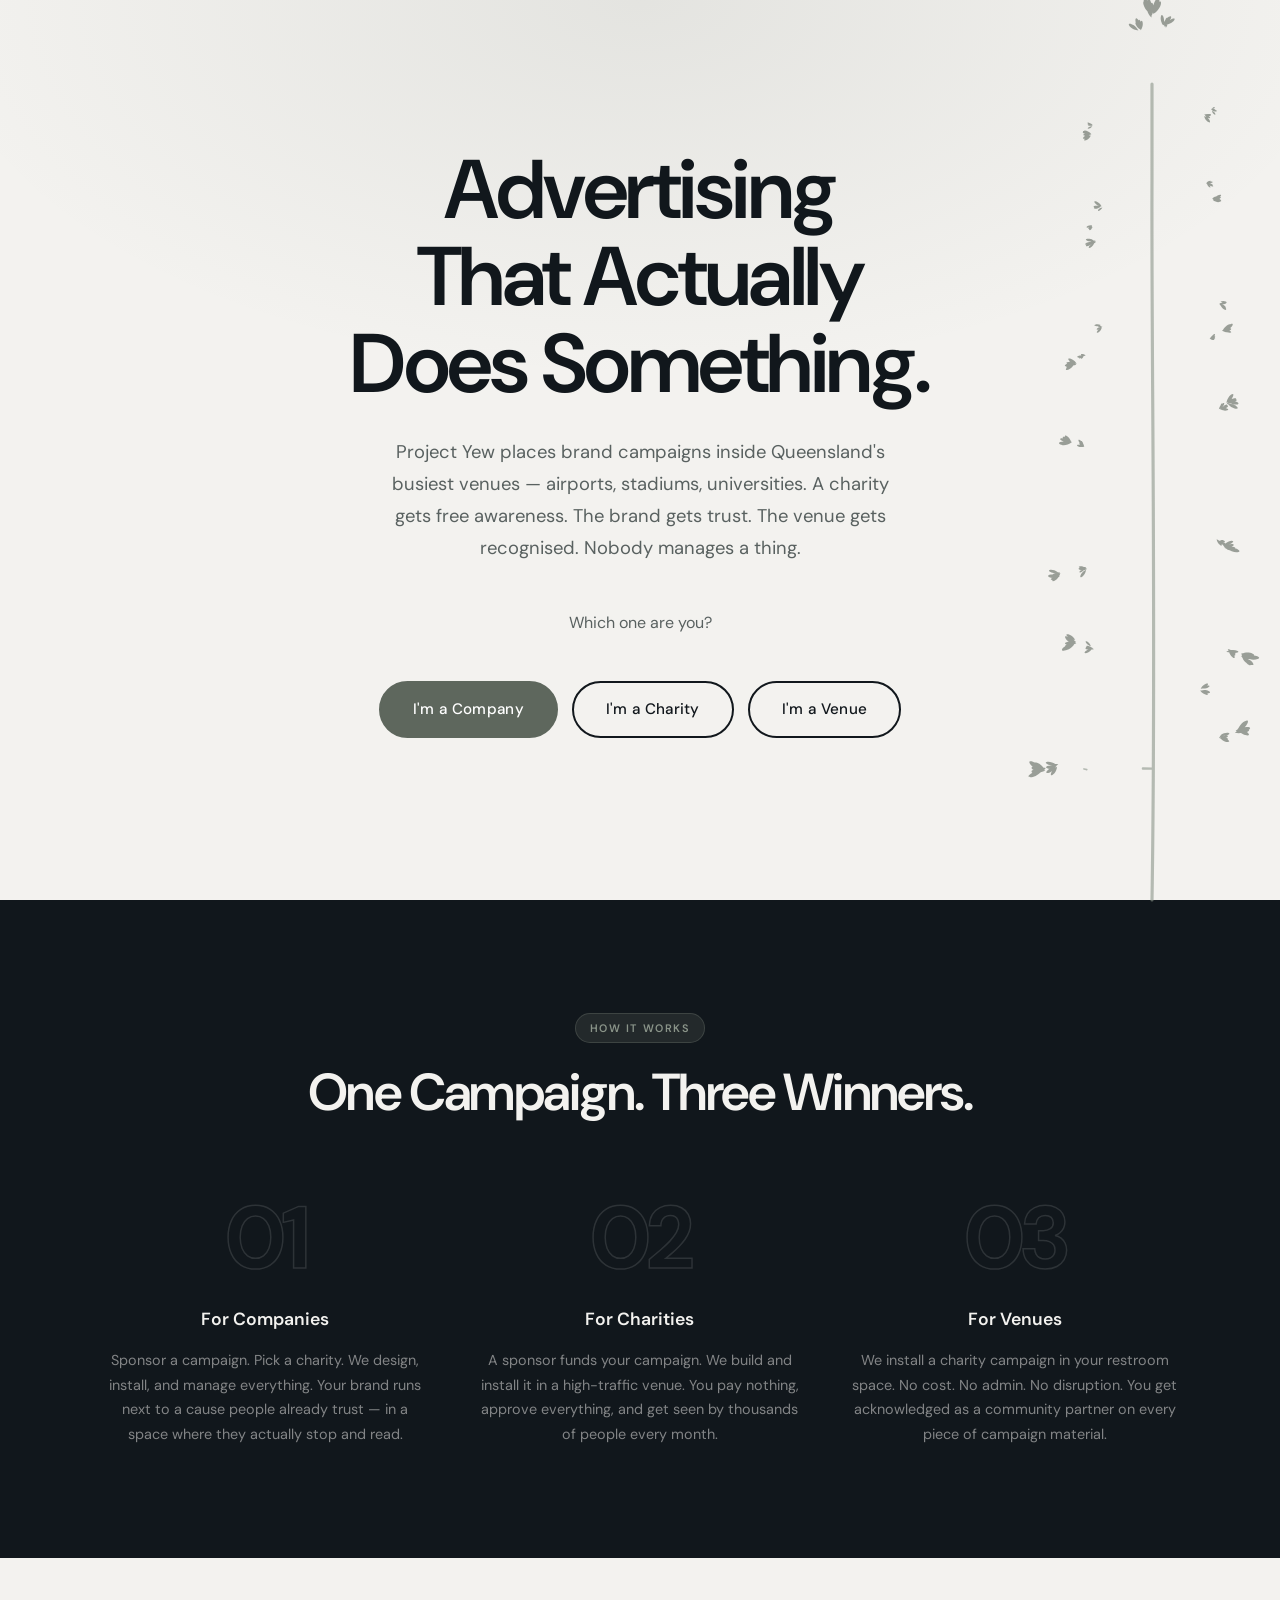
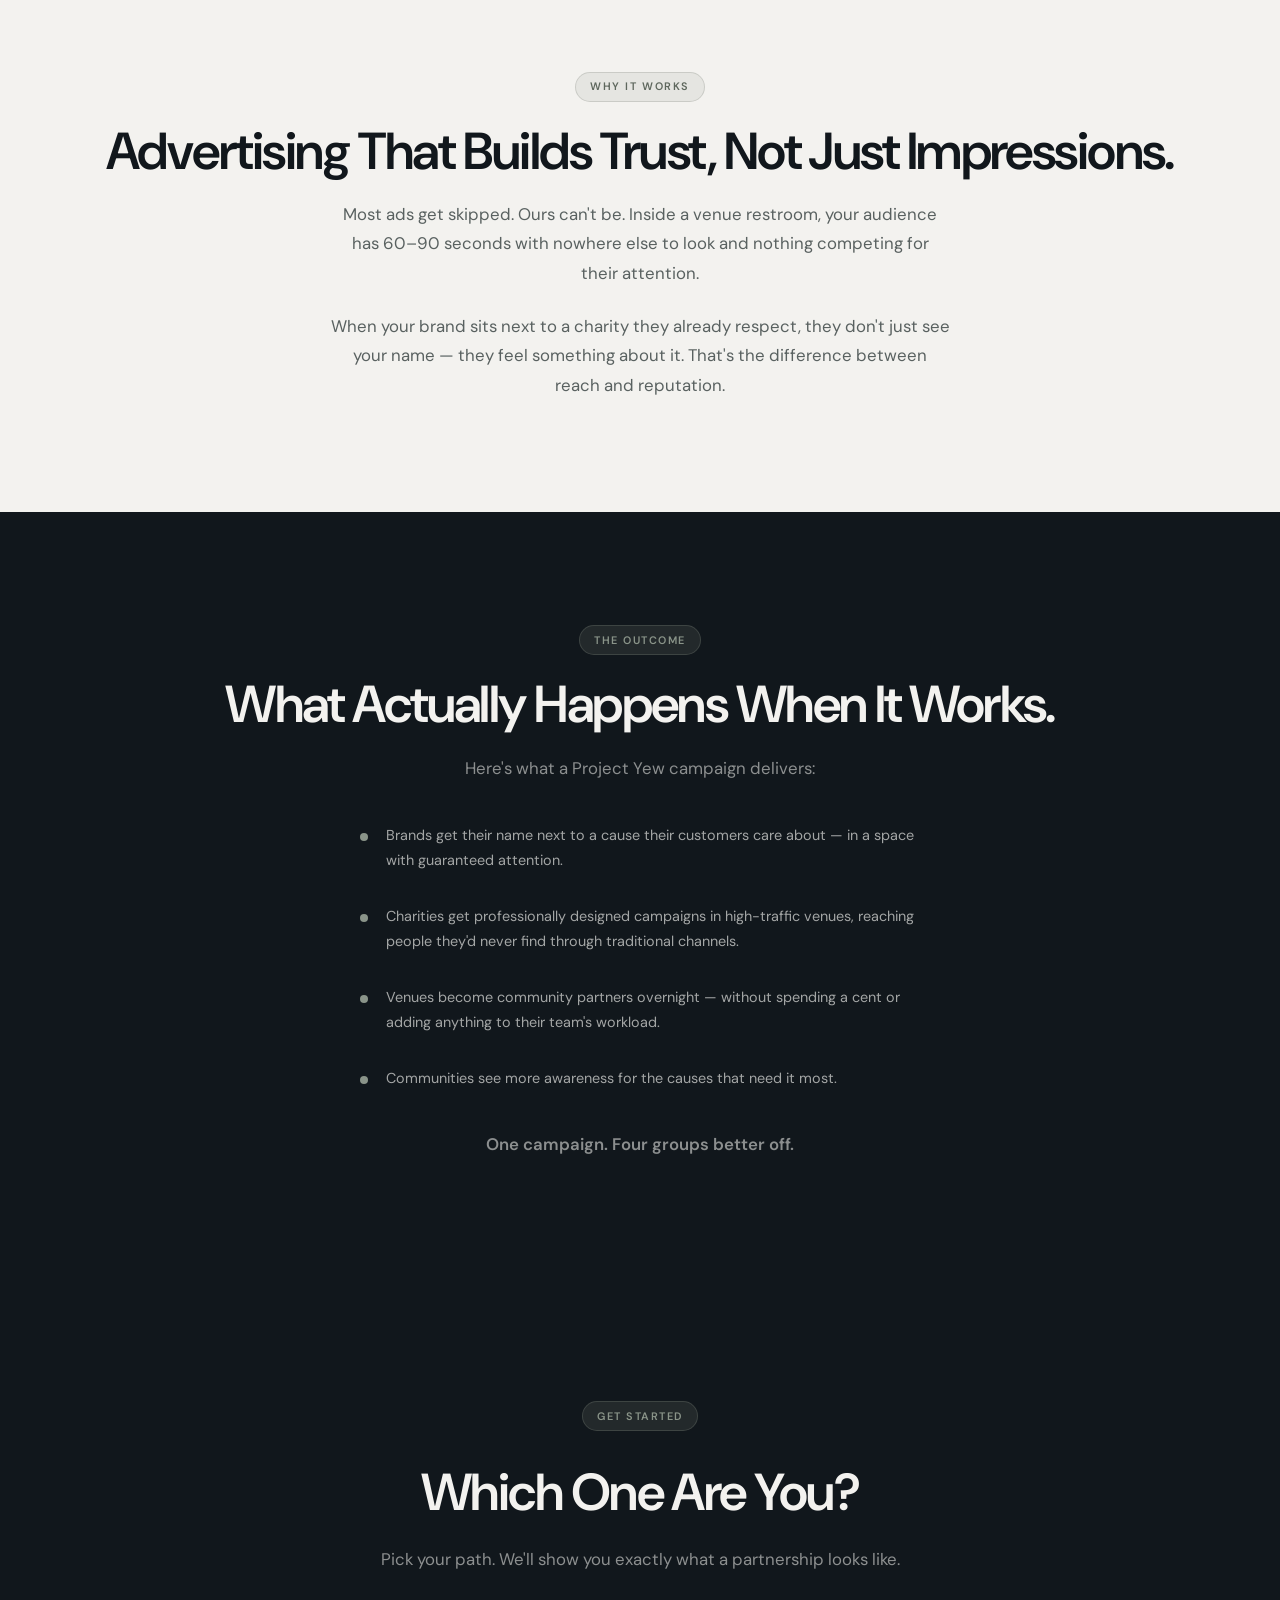
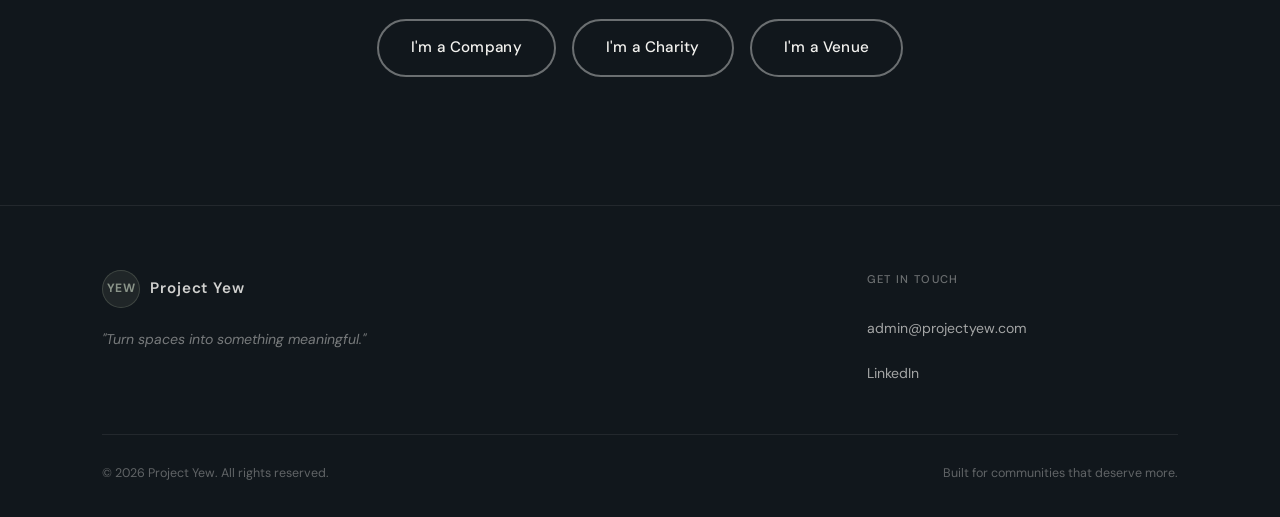
==== commit 9d8d3aa8: "Redesign: dark heroes, Hormozi copy, growing yew tree animation, centred layout - Rewrote all page c" ====
--- a/index.html
+++ b/index.html
@@ -3,8 +3,8 @@
 <head>
   <meta charset="UTF-8" />
   <meta name="viewport" content="width=device-width, initial-scale=1.0" />
-  <title>Project Yew — Turn Spaces Into Something Meaningful</title>
-  <meta name="description" content="Project Yew connects brands, charities, and venues to create permanent, high-traffic installations that do good every single day." />
+  <title>Project Yew — Advertising That Does Something</title>
+  <meta name="description" content="Project Yew runs charity-linked advertising campaigns inside Queensland's highest-traffic venues. Brands sponsor it. Charities get free awareness. Venues get recognised." />
   <link rel="preconnect" href="https://fonts.googleapis.com" />
   <link rel="preconnect" href="https://fonts.gstatic.com" crossorigin />
   <link href="https://fonts.googleapis.com/css2?family=DM+Sans:ital,wght@0,300;0,400;0,500;0,600;1,400&display=swap" rel="stylesheet" />
@@ -17,14 +17,13 @@
   <section class="hero" style="padding-top:5rem;">
     <div class="container">
       <div class="hero-content">
-        <h1 class="hero-title">Connecting Companies, Charities &amp; Iconic Venues</h1>
-        <p class="hero-sub">Creating unforgettable campaigns that support important causes in the places people least expect.</p>
-        <p class="hero-sub" style="font-size:1rem;margin-bottom:1.25rem;">Project Yew brings together businesses, charities, and venues to deliver high-impact restroom advertising campaigns that raise awareness, inspire action, and create positive social outcomes.</p>
-        <p class="hero-sub" style="font-size:1rem;margin-bottom:2.75rem;">Whether you're a company looking to strengthen your reputation, a charity wanting to reach more people, or a venue seeking to make a difference, we help create partnerships that benefit everyone involved.</p>
+        <h1 class="hero-title">Advertising That Actually Does Something.</h1>
+        <p class="hero-sub">Project Yew places brand campaigns inside Queensland's busiest venues — airports, stadiums, universities. A charity gets free awareness. The brand gets trust. The venue gets recognised. Nobody manages a thing.</p>
+        <p class="hero-sub" style="font-size:1rem;margin-bottom:2.75rem;">Which one are you?</p>
         <div class="hero-cta hero-cta-three">
-          <a href="brands.html" class="btn btn-primary">For Brands</a>
-          <a href="charities.html" class="btn btn-secondary">For Charities</a>
-          <a href="venues.html" class="btn btn-secondary">For Venues</a>
+          <a href="brands.html" class="btn btn-primary">I'm a Company</a>
+          <a href="charities.html" class="btn btn-secondary">I'm a Charity</a>
+          <a href="venues.html" class="btn btn-secondary">I'm a Venue</a>
         </div>
       </div>
     </div>
@@ -33,24 +32,24 @@
   <!-- ── How it works ───────────────────────────── -->
   <section class="how-section" id="how-it-works">
     <div class="container">
-      <span class="label reveal">Our Platform</span>
-      <h2 class="section-title reveal">How It Works</h2>
+      <span class="label reveal">How It Works</span>
+      <h2 class="section-title reveal">One Campaign. Three Winners.</h2>
 
       <div class="how-grid how-grid-3" data-stagger>
         <div class="how-step reveal">
           <div class="how-number">01</div>
           <h3>For Companies</h3>
-          <p>Support important causes while building stronger connections with current and future customers.</p>
+          <p>Sponsor a campaign. Pick a charity. We design, install, and manage everything. Your brand runs next to a cause people already trust — in a space where they actually stop and read.</p>
         </div>
         <div class="how-step reveal">
           <div class="how-number">02</div>
           <h3>For Charities</h3>
-          <p>Reach new audiences, increase visibility, and inspire more people to support your mission.</p>
+          <p>A sponsor funds your campaign. We build and install it in a high-traffic venue. You pay nothing, approve everything, and get seen by thousands of people every month.</p>
         </div>
         <div class="how-step reveal">
           <div class="how-number">03</div>
           <h3>For Venues</h3>
-          <p>Enhance the guest experience, support local initiatives, and be recognised as a venue that gives back.</p>
+          <p>We install a charity campaign in your restroom space. No cost. No admin. No disruption. You get acknowledged as a community partner on every piece of campaign material.</p>
         </div>
       </div>
     </div>
@@ -59,48 +58,48 @@
   <!-- ── Why Project Yew? ───────────────────────── -->
   <section style="padding:7rem 0;">
     <div class="container">
-      <span class="label reveal">Why Project Yew?</span>
-      <h2 class="section-title reveal">We believe important causes deserve to be seen.</h2>
-      <p class="section-lead reveal" style="max-width:620px;margin-bottom:1.5rem;">That's why we partner with approved charities, iconic venues, and purpose-driven businesses to create campaigns that people notice, remember, and talk about.</p>
-      <p class="section-lead reveal" style="max-width:620px;">By placing meaningful messages in high-attention environments, we help organisations create awareness, foster goodwill, and leave a lasting impression.</p>
+      <span class="label reveal">Why It Works</span>
+      <h2 class="section-title reveal">Advertising That Builds Trust, Not Just Impressions.</h2>
+      <p class="section-lead reveal" style="max-width:620px;margin-bottom:1.5rem;">Most ads get skipped. Ours can't be. Inside a venue restroom, your audience has 60–90 seconds with nowhere else to look and nothing competing for their attention.</p>
+      <p class="section-lead reveal" style="max-width:620px;">When your brand sits next to a charity they already respect, they don't just see your name — they feel something about it. That's the difference between reach and reputation.</p>
     </div>
   </section>
 
   <!-- ── Making A Difference Together ──────────── -->
-  <section style="padding:7rem 0;background-color:var(--sage-light);">
+  <section class="section-dark" style="padding:7rem 0;">
     <div class="container">
-      <span class="label reveal">Together</span>
-      <h2 class="section-title reveal">Making A Difference Together</h2>
-      <p class="section-lead reveal" style="margin-bottom:2.5rem;">When businesses, charities, and venues work together, everyone benefits.</p>
+      <span class="label reveal">The Outcome</span>
+      <h2 class="section-title reveal">What Actually Happens When It Works.</h2>
+      <p class="section-lead reveal" style="margin-bottom:2.5rem;">Here's what a Project Yew campaign delivers:</p>
 
       <div class="problem-items" style="max-width:560px;" data-stagger>
         <div class="problem-item reveal">
           <div class="problem-item-dot"></div>
           <div class="problem-item-text">
-            <p>Businesses strengthen their reputation.</p>
+            <p>Brands get their name next to a cause their customers care about — in a space with guaranteed attention.</p>
           </div>
         </div>
         <div class="problem-item reveal">
           <div class="problem-item-dot"></div>
           <div class="problem-item-text">
-            <p>Charities reach more people.</p>
+            <p>Charities get professionally designed campaigns in high-traffic venues, reaching people they'd never find through traditional channels.</p>
           </div>
         </div>
         <div class="problem-item reveal">
           <div class="problem-item-dot"></div>
           <div class="problem-item-text">
-            <p>Venues support worthwhile causes.</p>
+            <p>Venues become community partners overnight — without spending a cent or adding anything to their team's workload.</p>
           </div>
         </div>
         <div class="problem-item reveal">
           <div class="problem-item-dot"></div>
           <div class="problem-item-text">
-            <p>Communities receive greater awareness and support.</p>
+            <p>Communities see more awareness for the causes that need it most.</p>
           </div>
         </div>
       </div>
 
-      <p class="section-lead reveal" style="margin-top:2.5rem;font-weight:500;color:var(--text);">Together, we create campaigns that matter.</p>
+      <p class="section-lead reveal" style="margin-top:2.5rem;font-weight:600;">One campaign. Four groups better off.</p>
     </div>
   </section>
 
@@ -108,8 +107,8 @@
   <section class="cta-section">
     <div class="container">
       <span class="label reveal">Get Started</span>
-      <h2 class="section-title reveal">Ready To Get Started?</h2>
-      <p class="section-lead reveal">Choose the path that's right for you:</p>
+      <h2 class="section-title reveal">Which One Are You?</h2>
+      <p class="section-lead reveal">Pick your path. We'll show you exactly what a partnership looks like.</p>
       <div class="cta-btn-group">
         <a href="brands.html" class="btn btn-outline-white reveal">I'm a Company</a>
         <a href="charities.html" class="btn btn-outline-white reveal">I'm a Charity</a>
@@ -124,9 +123,7 @@
       <div class="footer-inner" style="grid-template-columns:2.25fr 1fr;">
         <div class="footer-brand">
           <div class="footer-logo">
-            <img src="ChatGPT Image May 26, 2026, 03_15_09 PM.png" alt="Project Yew"
-                 onerror="this.style.display='none';this.nextElementSibling.style.display='flex'" />
-            <div class="footer-logo-fallback" style="display:none">YEW</div>
+            <div class="footer-logo-fallback">YEW</div>
             <span class="footer-logo-text">Project Yew</span>
           </div>
           <p class="footer-tagline">"Turn spaces into something meaningful."</p>
@@ -134,7 +131,7 @@
         <div class="footer-col">
           <h4>Get in touch</h4>
           <ul>
-            <li><a href="mailto:hello@projectyew.com.au">hello@projectyew.com.au</a></li>
+            <li><a href="mailto:admin@projectyew.com">admin@projectyew.com</a></li>
             <li><a href="https://www.linkedin.com/company/projectyew" target="_blank" rel="noopener">LinkedIn</a></li>
           </ul>
         </div>
--- a/styles.css
+++ b/styles.css
@@ -48,6 +48,22 @@
   padding: 0 2rem;
 }
 
+section { text-align: center; }
+
+/* Keep contact, footer, and long body text left-aligned */
+.contact-grid,
+.contact-info,
+.contact-form,
+.form-group,
+.form-row,
+footer,
+.footer-inner,
+.footer-bottom { text-align: left; }
+
+/* Contact info left-aligned */
+.contact-info p,
+.contact-info h3 { text-align: left; }
+
 
 /* ── Buttons ─────────────────────────────────────── */
 
@@ -105,20 +121,25 @@
 
 .label {
   display: inline-block;
-  font-size: 0.72rem;
-  font-weight: 500;
-  letter-spacing: 0.13em;
+  font-size: 0.68rem;
+  font-weight: 600;
+  letter-spacing: 0.14em;
   text-transform: uppercase;
   color: var(--sage);
-  margin-bottom: 1rem;
+  margin-bottom: 1.25rem;
+  background-color: rgba(94, 103, 93, 0.09);
+  padding: 0.3rem 0.875rem;
+  border-radius: 50px;
+  border: 1px solid rgba(94, 103, 93, 0.2);
 }
 
 .section-title {
-  font-size: clamp(2rem, 4vw, 3rem);
+  font-size: clamp(2.2rem, 4.5vw, 3.25rem);
   font-weight: 600;
-  line-height: 1.15;
-  letter-spacing: -0.025em;
+  line-height: 1.12;
+  letter-spacing: -0.03em;
   margin-bottom: 1.25rem;
+  text-wrap: balance;
 }
 
 .section-lead {
@@ -126,6 +147,9 @@
   color: var(--muted);
   line-height: 1.75;
   max-width: 540px;
+  margin-left: auto;
+  margin-right: auto;
+  text-wrap: pretty;
 }
 
 
@@ -286,6 +310,7 @@
   justify-content: center;
   padding: 9rem 0 6rem;
   text-align: center;
+  background: radial-gradient(ellipse 80% 60% at 50% 0%, rgba(94,103,93,0.1) 0%, transparent 70%);
 }
 
 .hero-content {
@@ -302,6 +327,7 @@
   line-height: 1.05;
   letter-spacing: -0.03em;
   margin-bottom: 1.75rem;
+  text-wrap: balance;
 }
 
 .hero-title em {
@@ -314,7 +340,10 @@
   color: var(--muted);
   line-height: 1.75;
   max-width: 520px;
+  margin-left: auto;
+  margin-right: auto;
   margin-bottom: 2.75rem;
+  text-wrap: pretty;
 }
 
 .hero-cta {
@@ -348,6 +377,7 @@
 .audience-card {
   background-color: var(--white);
   border: 1px solid var(--border);
+  border-top: 3px solid var(--sage);
   border-radius: var(--radius);
   padding: 2.5rem;
   display: flex;
@@ -357,6 +387,7 @@
   transition: all 0.3s ease;
   position: relative;
   overflow: hidden;
+  box-shadow: 0 4px 24px rgba(17, 23, 28, 0.07);
 }
 
 .audience-card::after {
@@ -404,6 +435,7 @@
   font-size: 1.2rem;
   font-weight: 600;
   letter-spacing: -0.01em;
+  text-wrap: balance;
 }
 
 .audience-card p {
@@ -411,6 +443,7 @@
   color: var(--muted);
   line-height: 1.65;
   flex: 1;
+  text-wrap: pretty;
 }
 
 .card-link {
@@ -441,37 +474,51 @@
 
 .how-section {
   padding: 7rem 0;
-  background-color: var(--sage-light);
-}
-
-.how-section .section-lead { max-width: 460px; }
+  background-color: var(--text);
+  text-align: center;
+}
+
+.how-section .label {
+  color: var(--sage-mid);
+  background-color: rgba(138, 148, 137, 0.15);
+  border-color: rgba(138, 148, 137, 0.25);
+}
+
+.how-section .section-title { color: var(--bg); }
+.how-section .section-lead { max-width: 460px; color: rgba(243,242,239,0.5); }
 
 .how-grid {
   display: grid;
   grid-template-columns: repeat(4, 1fr);
-  gap: 2.5rem;
-  margin-top: 4rem;
+  gap: 3rem;
+  margin-top: 4.5rem;
 }
 
 .how-step { display: flex; flex-direction: column; gap: 1.125rem; }
 
 .how-number {
-  font-size: 1rem;
-  font-weight: 500;
-  color: var(--muted);
+  font-size: 5.5rem;
+  font-weight: 700;
   line-height: 1;
+  letter-spacing: -0.05em;
+  color: transparent;
+  -webkit-text-stroke: 1.5px rgba(243, 242, 239, 0.13);
+  margin-bottom: 0.5rem;
 }
 
 .how-step h3 {
-  font-size: 1.05rem;
+  font-size: 1.1rem;
   font-weight: 600;
   line-height: 1.3;
+  text-wrap: balance;
+  color: var(--bg);
 }
 
 .how-step p {
   font-size: 0.9rem;
-  color: var(--muted);
+  color: rgba(243, 242, 239, 0.5);
   line-height: 1.7;
+  text-wrap: pretty;
 }
 
 
@@ -516,7 +563,11 @@
   background-color: var(--text);
 }
 
-.cta-section .label { color: var(--sage-mid); }
+.cta-section .label {
+  color: var(--sage-mid);
+  background-color: rgba(138, 148, 137, 0.15);
+  border-color: rgba(138, 148, 137, 0.25);
+}
 
 .cta-section .section-title {
   color: var(--bg);
@@ -639,30 +690,46 @@
 /* ── Inner page hero ─────────────────────────────── */
 
 .page-hero {
-  padding: 10rem 0 6rem;
+  padding: 10rem 0 7rem;
   min-height: 68vh;
   display: flex;
   align-items: center;
-}
-
-.page-hero-content { max-width: 680px; }
-
-.page-hero .hero-title { font-size: clamp(2.5rem, 5vw, 4rem); }
-
-.page-hero .hero-sub { margin-bottom: 2.5rem; }
+  justify-content: center;
+  text-align: center;
+  background-color: var(--text);
+}
+
+.page-hero-content { max-width: 680px; margin: 0 auto; }
+
+.page-hero .label {
+  color: var(--sage-mid);
+  background-color: rgba(138, 148, 137, 0.15);
+  border-color: rgba(138, 148, 137, 0.25);
+}
+
+.page-hero .hero-title {
+  font-size: clamp(2.5rem, 5vw, 4rem);
+  color: var(--bg);
+}
+
+.page-hero .hero-sub {
+  color: rgba(243, 242, 239, 0.6);
+  margin-bottom: 2.5rem;
+}
 
 
 /* ── Problem section ─────────────────────────────── */
 
-.problem-section { padding: 6rem 0; }
+.problem-section { padding: 6rem 0; text-align: center; }
 
 .problem-grid {
-  display: grid;
-  grid-template-columns: 1fr 1fr;
-  gap: 6rem;
-  align-items: center;
-}
-
+  display: flex;
+  flex-direction: column;
+  align-items: center;
+  gap: 3rem;
+}
+
+.problem-text { max-width: 680px; margin: 0 auto; text-align: center; }
 .problem-text .section-title { font-size: clamp(1.7rem, 3vw, 2.35rem); }
 
 .problem-items {
@@ -670,6 +737,9 @@
   flex-direction: column;
   gap: 2rem;
   margin-top: 2.25rem;
+  margin-left: auto;
+  margin-right: auto;
+  text-align: left;
 }
 
 .problem-item {
@@ -697,14 +767,11 @@
   font-size: 0.9rem;
   color: var(--muted);
   line-height: 1.7;
+  text-wrap: pretty;
 }
 
 .problem-visual {
-  background-color: var(--sage-light);
-  border-radius: var(--radius);
-  aspect-ratio: 4/5;
-  position: relative;
-  overflow: hidden;
+  display: none;
 }
 
 .problem-visual-inner {
@@ -754,9 +821,14 @@
   padding: 7rem 0;
   background-color: var(--text);
   color: var(--bg);
-}
-
-.benefits-section .label { color: var(--sage-mid); }
+  text-align: center;
+}
+
+.benefits-section .label {
+  color: var(--sage-mid);
+  background-color: rgba(138, 148, 137, 0.15);
+  border-color: rgba(138, 148, 137, 0.25);
+}
 .benefits-section .section-title { color: var(--bg); }
 .benefits-section .section-lead { color: rgba(243, 242, 239, 0.5); }
 
@@ -769,15 +841,19 @@
 
 .benefit-card {
   border: 1px solid rgba(243, 242, 239, 0.09);
+  border-left: 3px solid var(--sage);
   border-radius: var(--radius);
   padding: 2.25rem;
   display: flex;
   flex-direction: column;
   gap: 1rem;
-  transition: border-color 0.25s;
-}
-
-.benefit-card:hover { border-color: rgba(94, 103, 93, 0.35); }
+  transition: border-color 0.25s, background 0.25s;
+}
+
+.benefit-card:hover {
+  border-color: rgba(94, 103, 93, 0.5);
+  background-color: rgba(94, 103, 93, 0.04);
+}
 
 .benefit-icon {
   width: 44px;
@@ -832,25 +908,30 @@
 
 /* ── About page ──────────────────────────────────── */
 
-.story-section { padding: 6rem 0; }
+.story-section { padding: 6rem 0; text-align: center; }
 
 .story-grid {
-  display: grid;
-  grid-template-columns: 1fr 1fr;
-  gap: 6rem;
-  align-items: center;
+  display: flex;
+  flex-direction: column;
+  align-items: center;
+  gap: 3rem;
 }
 
 .story-text {
   display: flex;
   flex-direction: column;
   gap: 1.5rem;
+  align-items: center;
+  max-width: 680px;
+  margin: 0 auto;
+  text-align: center;
 }
 
 .story-text p {
   font-size: 1rem;
   color: var(--muted);
   line-height: 1.85;
+  text-wrap: pretty;
 }
 
 .story-text p.lead {
@@ -860,14 +941,7 @@
 }
 
 .story-visual {
-  background-color: var(--sage-light);
-  border-radius: var(--radius);
-  aspect-ratio: 3/4;
-  display: flex;
-  align-items: center;
-  justify-content: center;
-  position: relative;
-  overflow: hidden;
+  display: none;
 }
 
 .story-visual-tree {
@@ -907,10 +981,12 @@
 .value-card {
   background-color: var(--white);
   border-radius: var(--radius);
+  border-top: 3px solid var(--sage);
   padding: 2.25rem;
   display: flex;
   flex-direction: column;
   gap: 1rem;
+  box-shadow: 0 4px 20px rgba(17, 23, 28, 0.06);
 }
 
 .value-number {
@@ -1160,6 +1236,7 @@
 
 .industries-section {
   padding: 6rem 0;
+  text-align: center;
 }
 
 .industries-grid {
@@ -1187,6 +1264,7 @@
 .venues-examples {
   padding: 6rem 0;
   background-color: var(--sage-light);
+  text-align: center;
 }
 
 .venues-grid-2 {
@@ -1283,6 +1361,30 @@
 }
 
 
+/* ── Dark section utility ────────────────────────── */
+
+.section-dark {
+  background-color: var(--text);
+  color: var(--bg);
+}
+
+.section-dark .label {
+  color: var(--sage-mid);
+  background-color: rgba(138, 148, 137, 0.15);
+  border-color: rgba(138, 148, 137, 0.25);
+}
+
+.section-dark .section-title { color: var(--bg); }
+
+.section-dark .section-lead { color: rgba(243, 242, 239, 0.55); }
+
+.section-dark .problem-item-dot { background-color: var(--sage-mid); }
+
+.section-dark .problem-item-text p { color: rgba(243, 242, 239, 0.65); }
+
+.section-dark p { color: rgba(243, 242, 239, 0.65); }
+
+
 /* ── Scroll reveal ───────────────────────────────── */
 
 .reveal {
@@ -1352,3 +1454,54 @@
   .contact-form { padding: 2rem 1.5rem; }
   .nav-inner { padding: 0 1.25rem; }
 }
+
+
+/* ── Yew tree scroll animation ───────────────────── */
+
+.yew-tree-wrap {
+  position: fixed;
+  right: 0;
+  top: 0;
+  width: clamp(180px, 20vw, 290px);
+  height: 100vh;
+  pointer-events: none;
+  z-index: 2;
+  overflow: visible;
+  opacity: 0.6;
+}
+
+.yew-tree-svg {
+  width: 100%;
+  height: 100%;
+  overflow: visible;
+}
+
+.yew-branch {
+  fill: none;
+  stroke: var(--sage-mid);
+  stroke-linecap: round;
+  stroke-linejoin: round;
+  transition: stroke-dashoffset 0.28s ease-out;
+  will-change: stroke-dashoffset;
+}
+
+/* Leaves spring into view when their branch is revealed */
+.yew-leaf-el {
+  fill: var(--sage);
+  opacity: 0;
+  transform-box: fill-box;
+  transform-origin: 50% 50%;
+  transform: scale(0);
+  transition:
+    transform 0.6s cubic-bezier(0.34, 1.56, 0.64, 1),
+    opacity   0.4s ease;
+}
+
+.yew-leaf-el.sprouted {
+  transform: scale(1);
+  opacity: 1;
+}
+
+@media (max-width: 960px) {
+  .yew-tree-wrap { display: none; }
+}
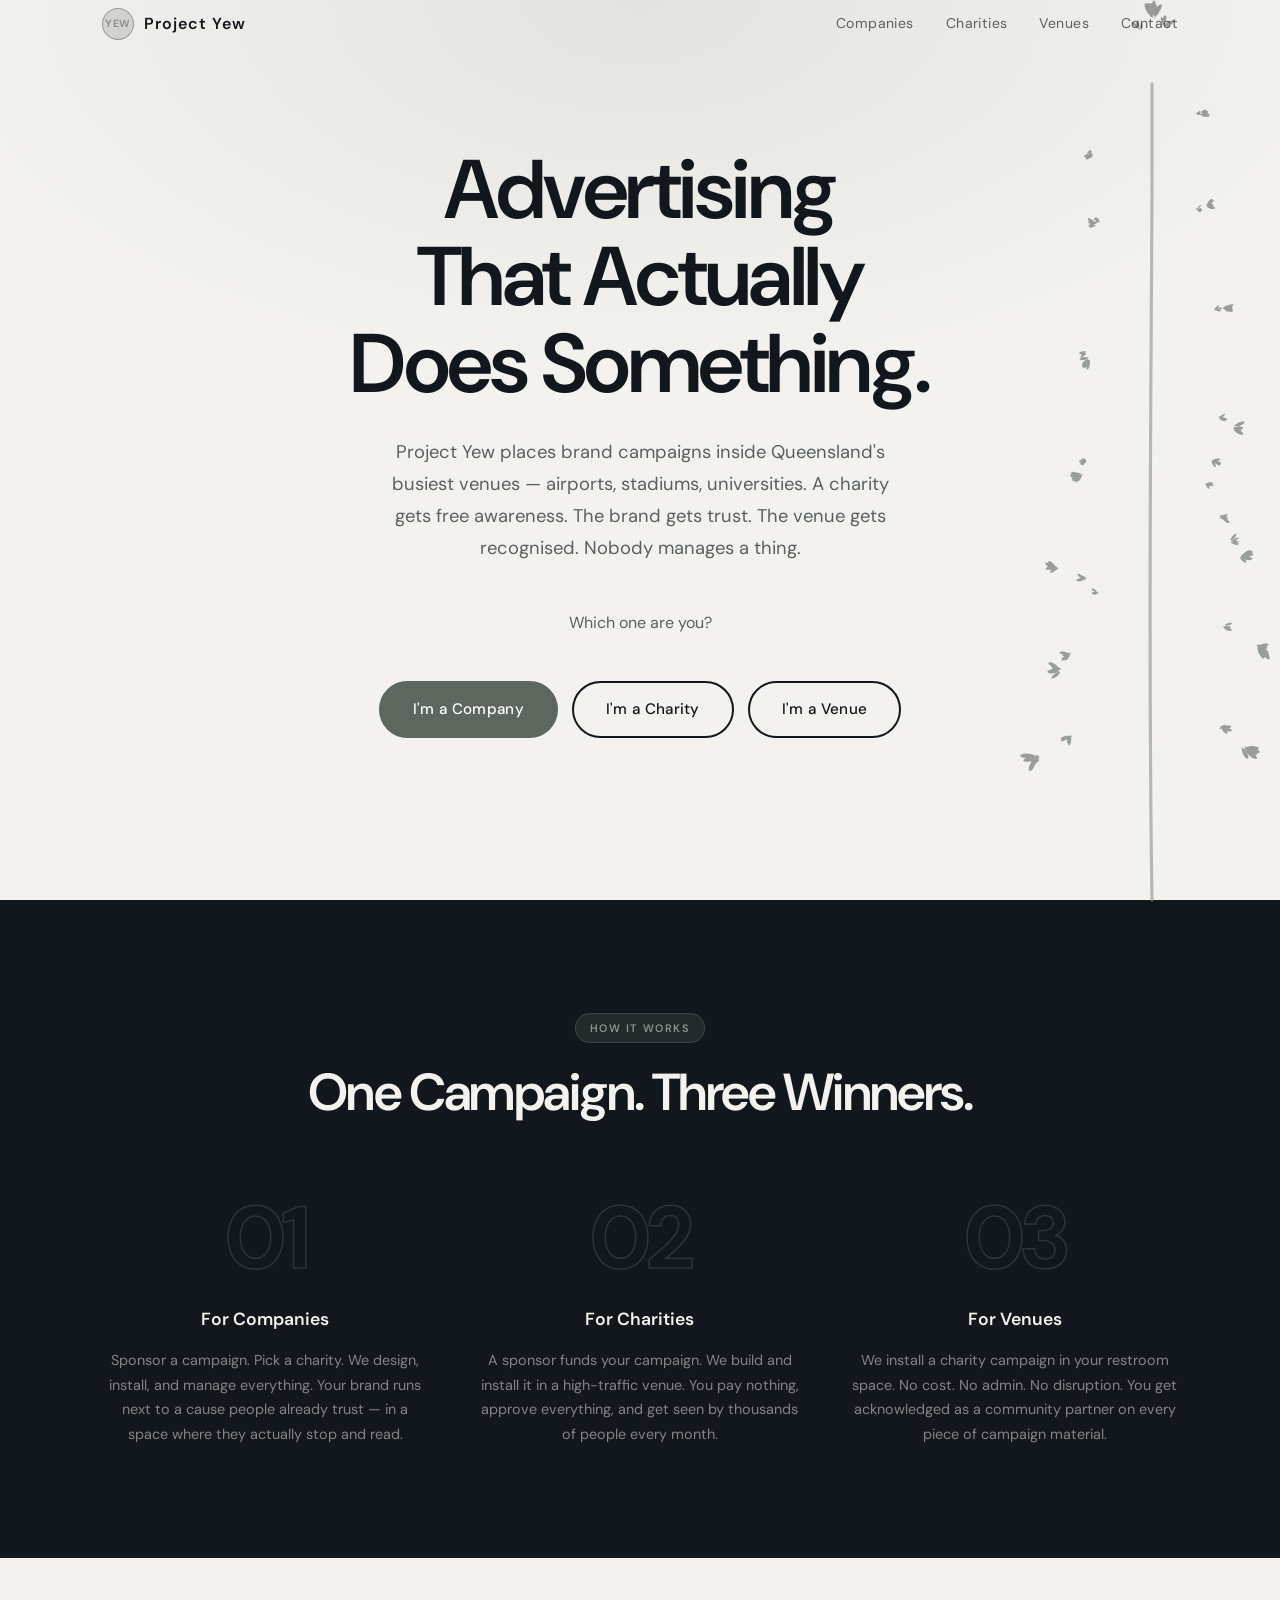
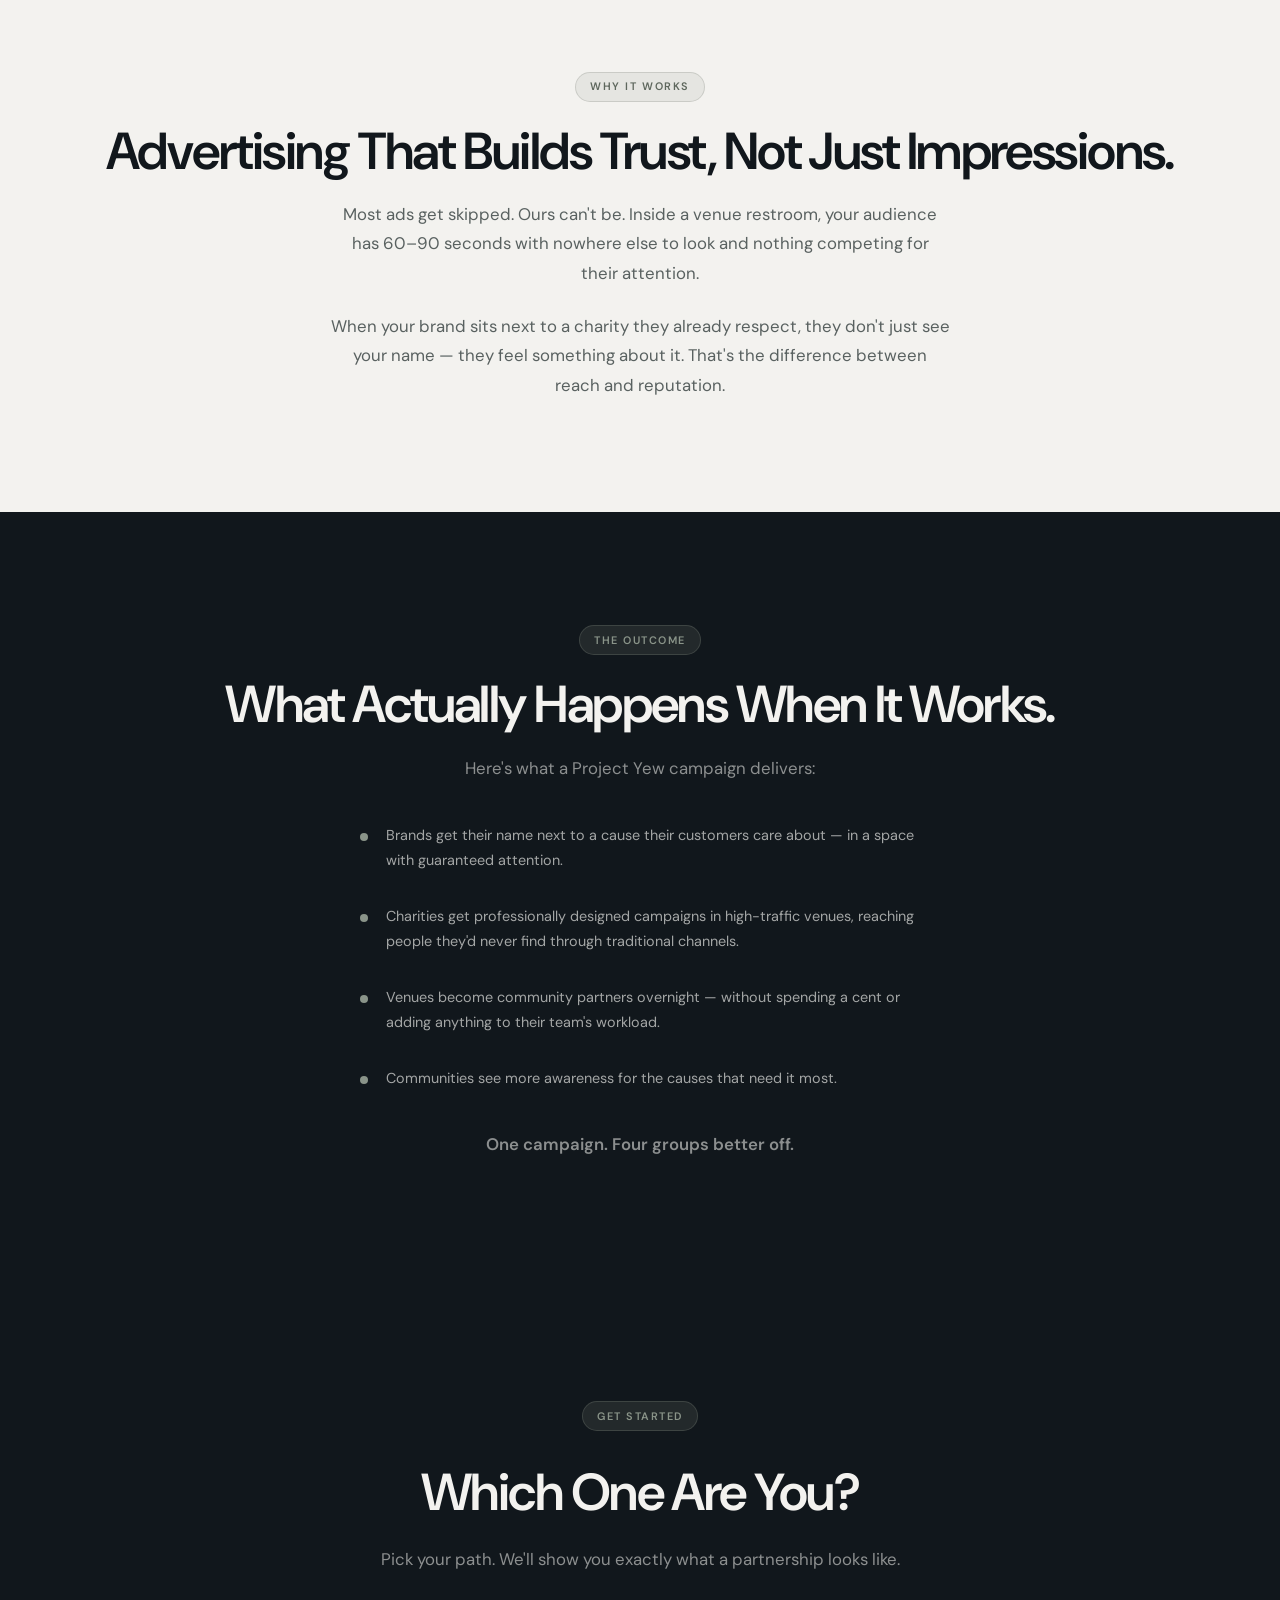
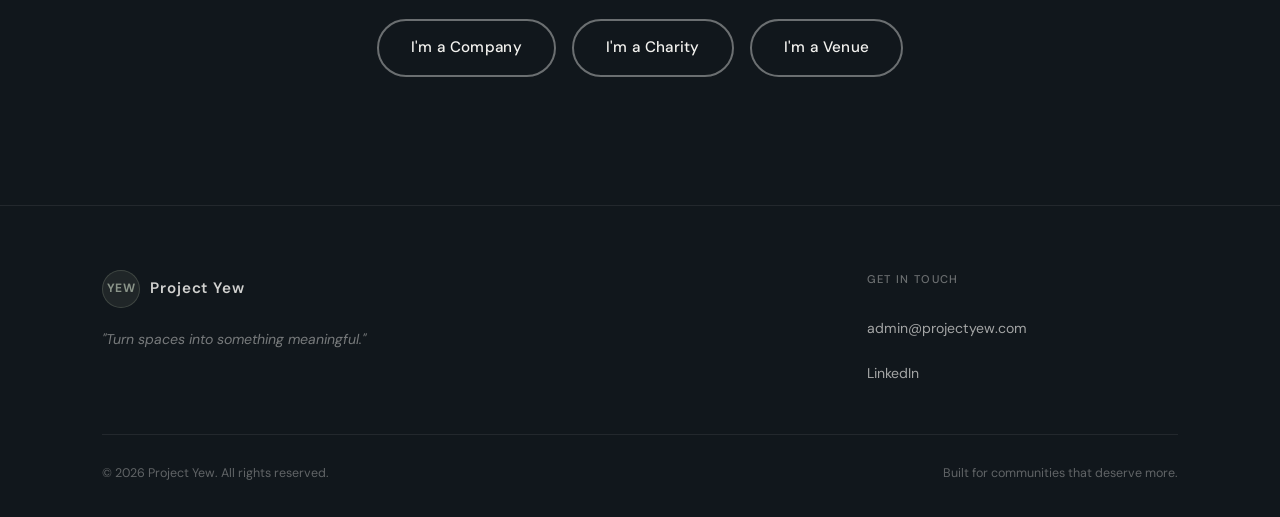
==== commit 1f6ccfe6: "Add navigation bar with links to all pages Co-Authored-By: Claude Sonnet 4.6 <noreply@anthropic.com>" ====
--- a/index.html
+++ b/index.html
@@ -12,6 +12,28 @@
   <link rel="stylesheet" href="styles.css" />
 </head>
 <body>
+
+  <nav>
+    <div class="nav-inner">
+      <a href="index.html" class="nav-logo">
+        <div class="footer-logo-fallback" style="width:32px;height:32px;font-size:0.65rem;">YEW</div>
+        <span class="nav-logo-text">Project Yew</span>
+      </a>
+      <div class="nav-links">
+        <a href="brands.html">Companies</a>
+        <a href="charities.html">Charities</a>
+        <a href="venues.html">Venues</a>
+        <a href="contact.html">Contact</a>
+      </div>
+      <button class="nav-toggle" aria-label="Toggle menu"><span></span><span></span><span></span></button>
+    </div>
+  </nav>
+  <div class="mobile-nav">
+    <a href="brands.html">Companies</a>
+    <a href="charities.html">Charities</a>
+    <a href="venues.html">Venues</a>
+    <a href="contact.html">Contact</a>
+  </div>
 
   <!-- ── Hero ───────────────────────────────────── -->
   <section class="hero" style="padding-top:5rem;">
--- a/styles.css
+++ b/styles.css
@@ -170,6 +170,27 @@
   backdrop-filter: blur(12px);
   -webkit-backdrop-filter: blur(12px);
   box-shadow: 0 1px 0 var(--border);
+}
+
+/* Nav over dark hero pages */
+.page-hero ~ nav,
+body:has(.page-hero) nav:not(.scrolled) {
+  color: var(--bg);
+}
+
+body:has(.page-hero) nav:not(.scrolled) .nav-logo-text,
+body:has(.page-hero) nav:not(.scrolled) .nav-links a {
+  color: var(--bg);
+}
+
+body:has(.page-hero) nav:not(.scrolled) .nav-toggle span {
+  background-color: var(--bg);
+}
+
+body:has(.page-hero) nav:not(.scrolled) .footer-logo-fallback {
+  background-color: rgba(243,242,239,0.15);
+  border-color: rgba(243,242,239,0.4);
+  color: var(--bg);
 }
 
 .nav-inner {
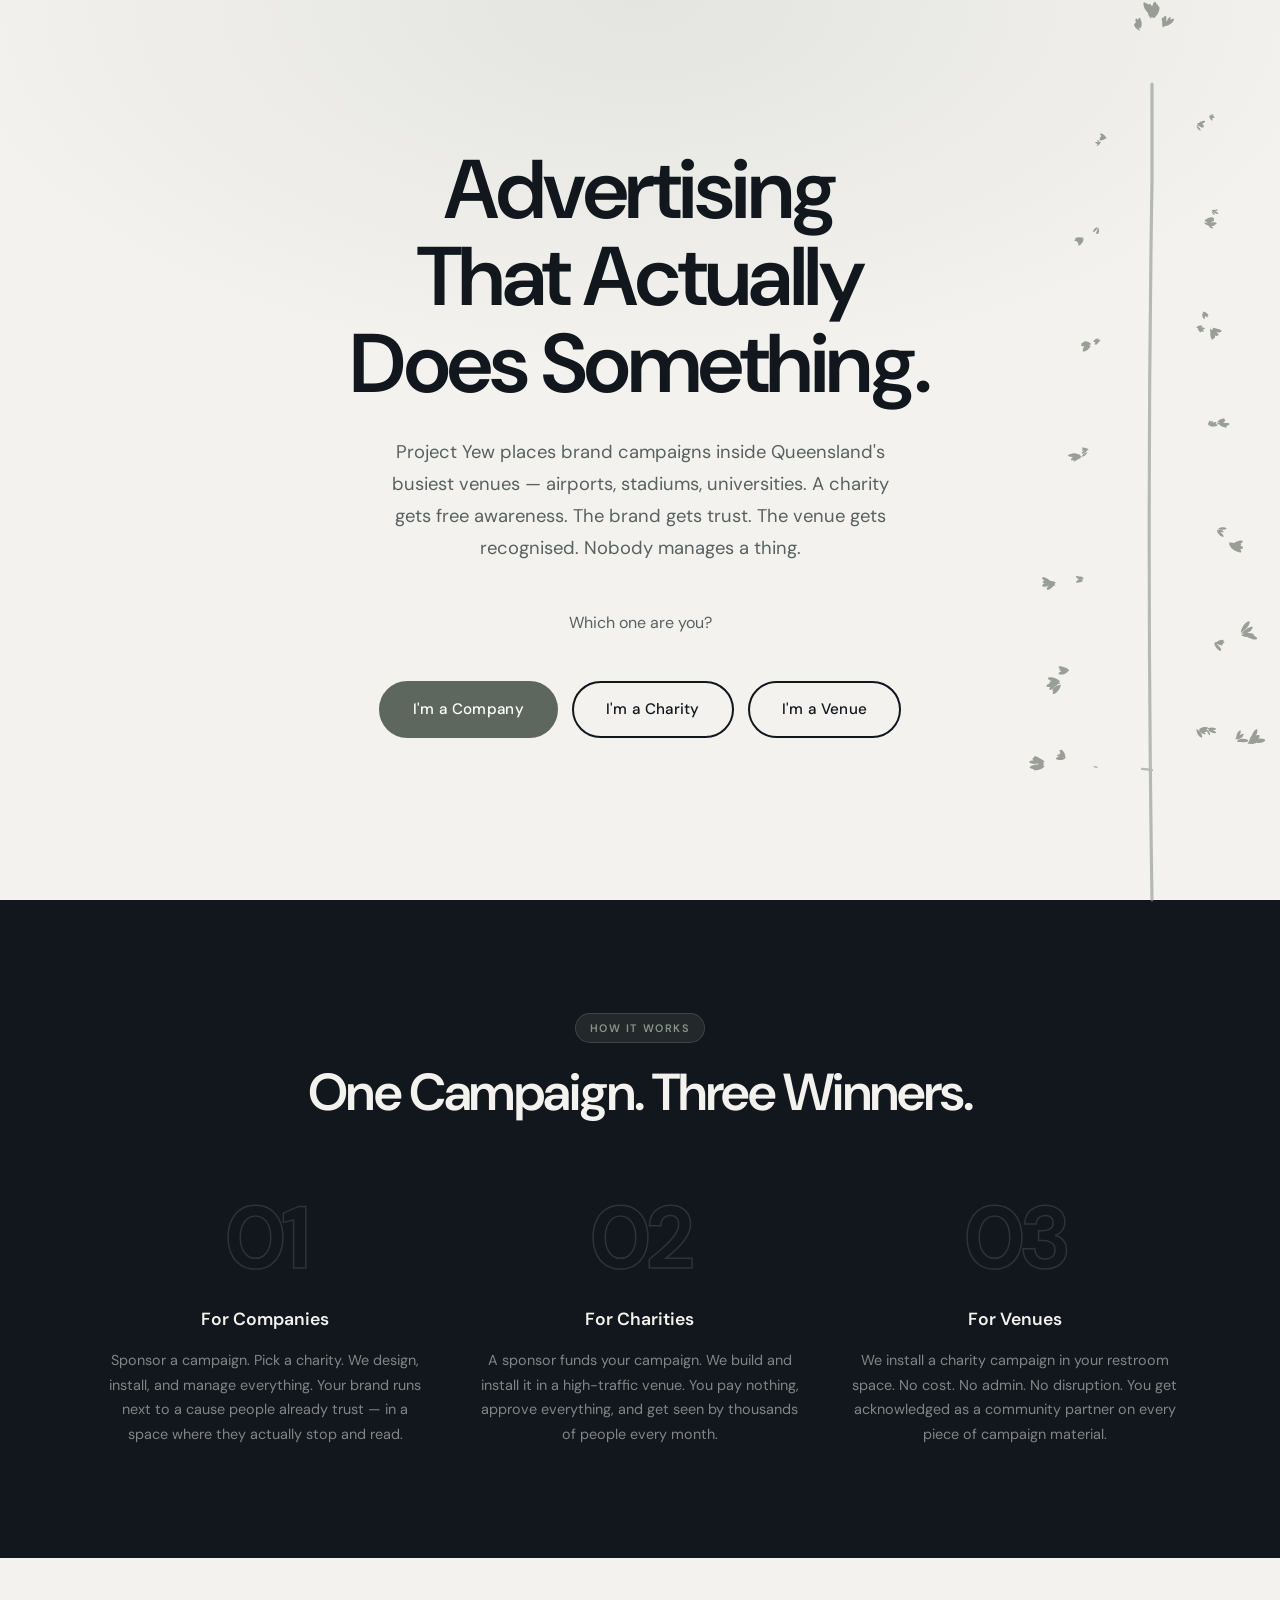
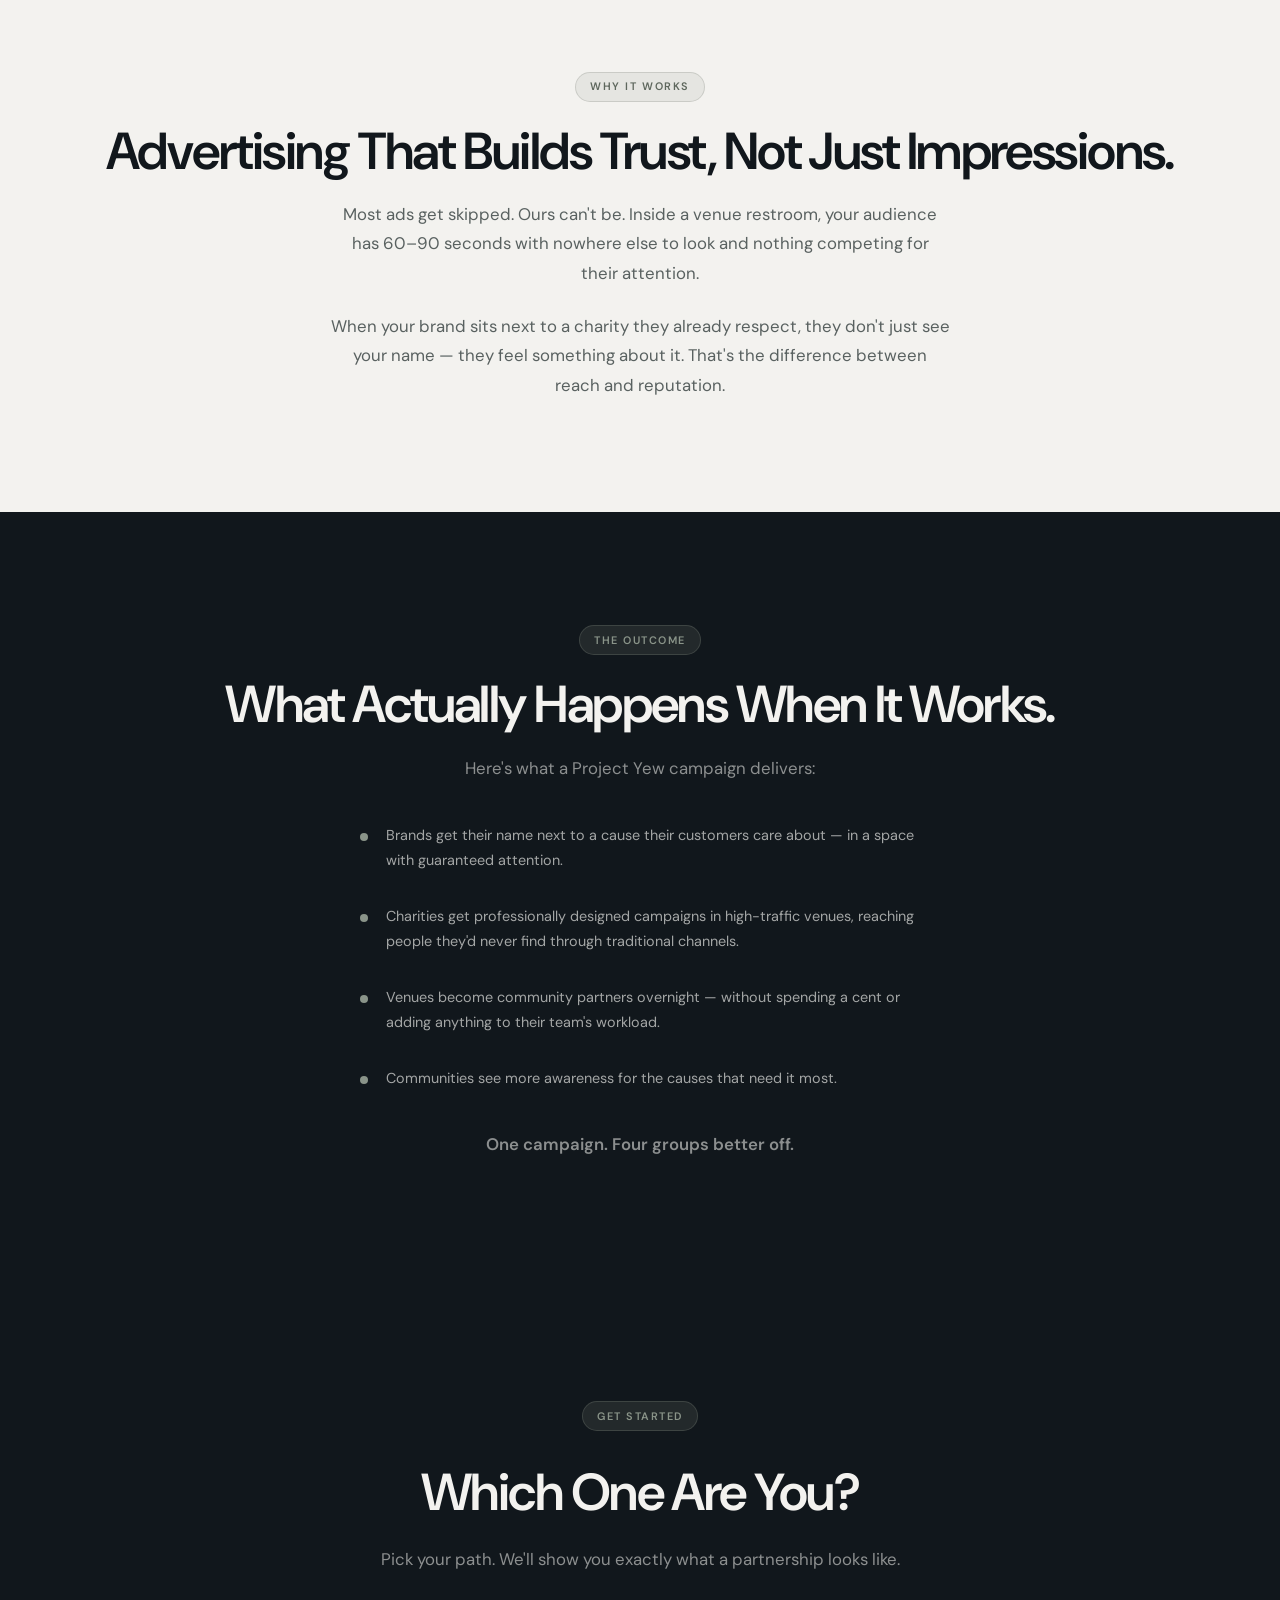
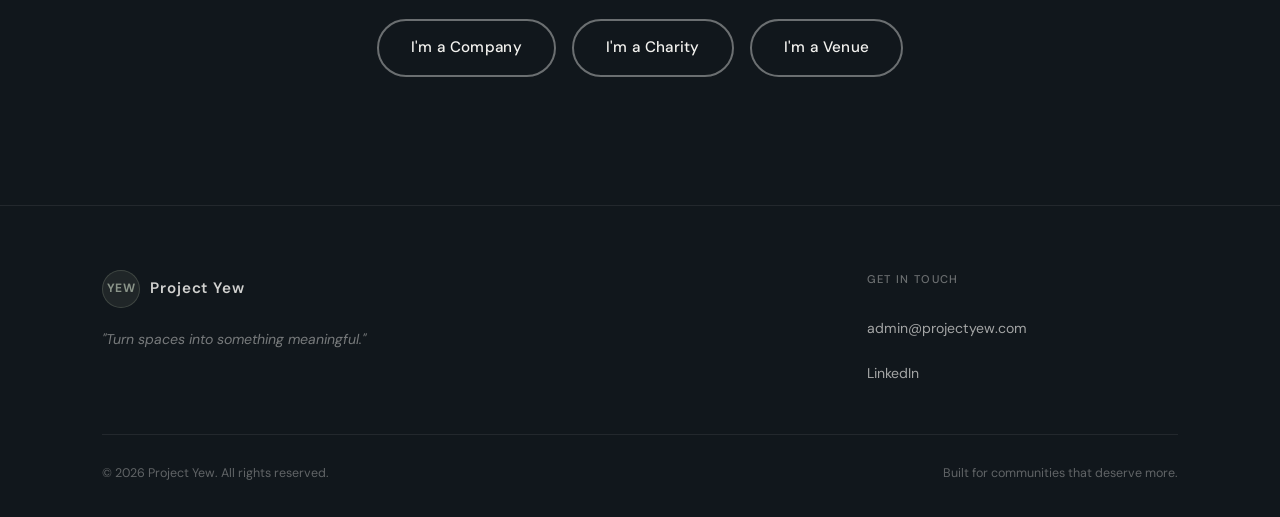
==== commit 4894542e: "Remove navigation bar from all pages Co-Authored-By: Claude Sonnet 4.6 <noreply@anthropic.com>" ====
--- a/index.html
+++ b/index.html
@@ -13,27 +13,6 @@
 </head>
 <body>
 
-  <nav>
-    <div class="nav-inner">
-      <a href="index.html" class="nav-logo">
-        <div class="footer-logo-fallback" style="width:32px;height:32px;font-size:0.65rem;">YEW</div>
-        <span class="nav-logo-text">Project Yew</span>
-      </a>
-      <div class="nav-links">
-        <a href="brands.html">Companies</a>
-        <a href="charities.html">Charities</a>
-        <a href="venues.html">Venues</a>
-        <a href="contact.html">Contact</a>
-      </div>
-      <button class="nav-toggle" aria-label="Toggle menu"><span></span><span></span><span></span></button>
-    </div>
-  </nav>
-  <div class="mobile-nav">
-    <a href="brands.html">Companies</a>
-    <a href="charities.html">Charities</a>
-    <a href="venues.html">Venues</a>
-    <a href="contact.html">Contact</a>
-  </div>
 
   <!-- ── Hero ───────────────────────────────────── -->
   <section class="hero" style="padding-top:5rem;">
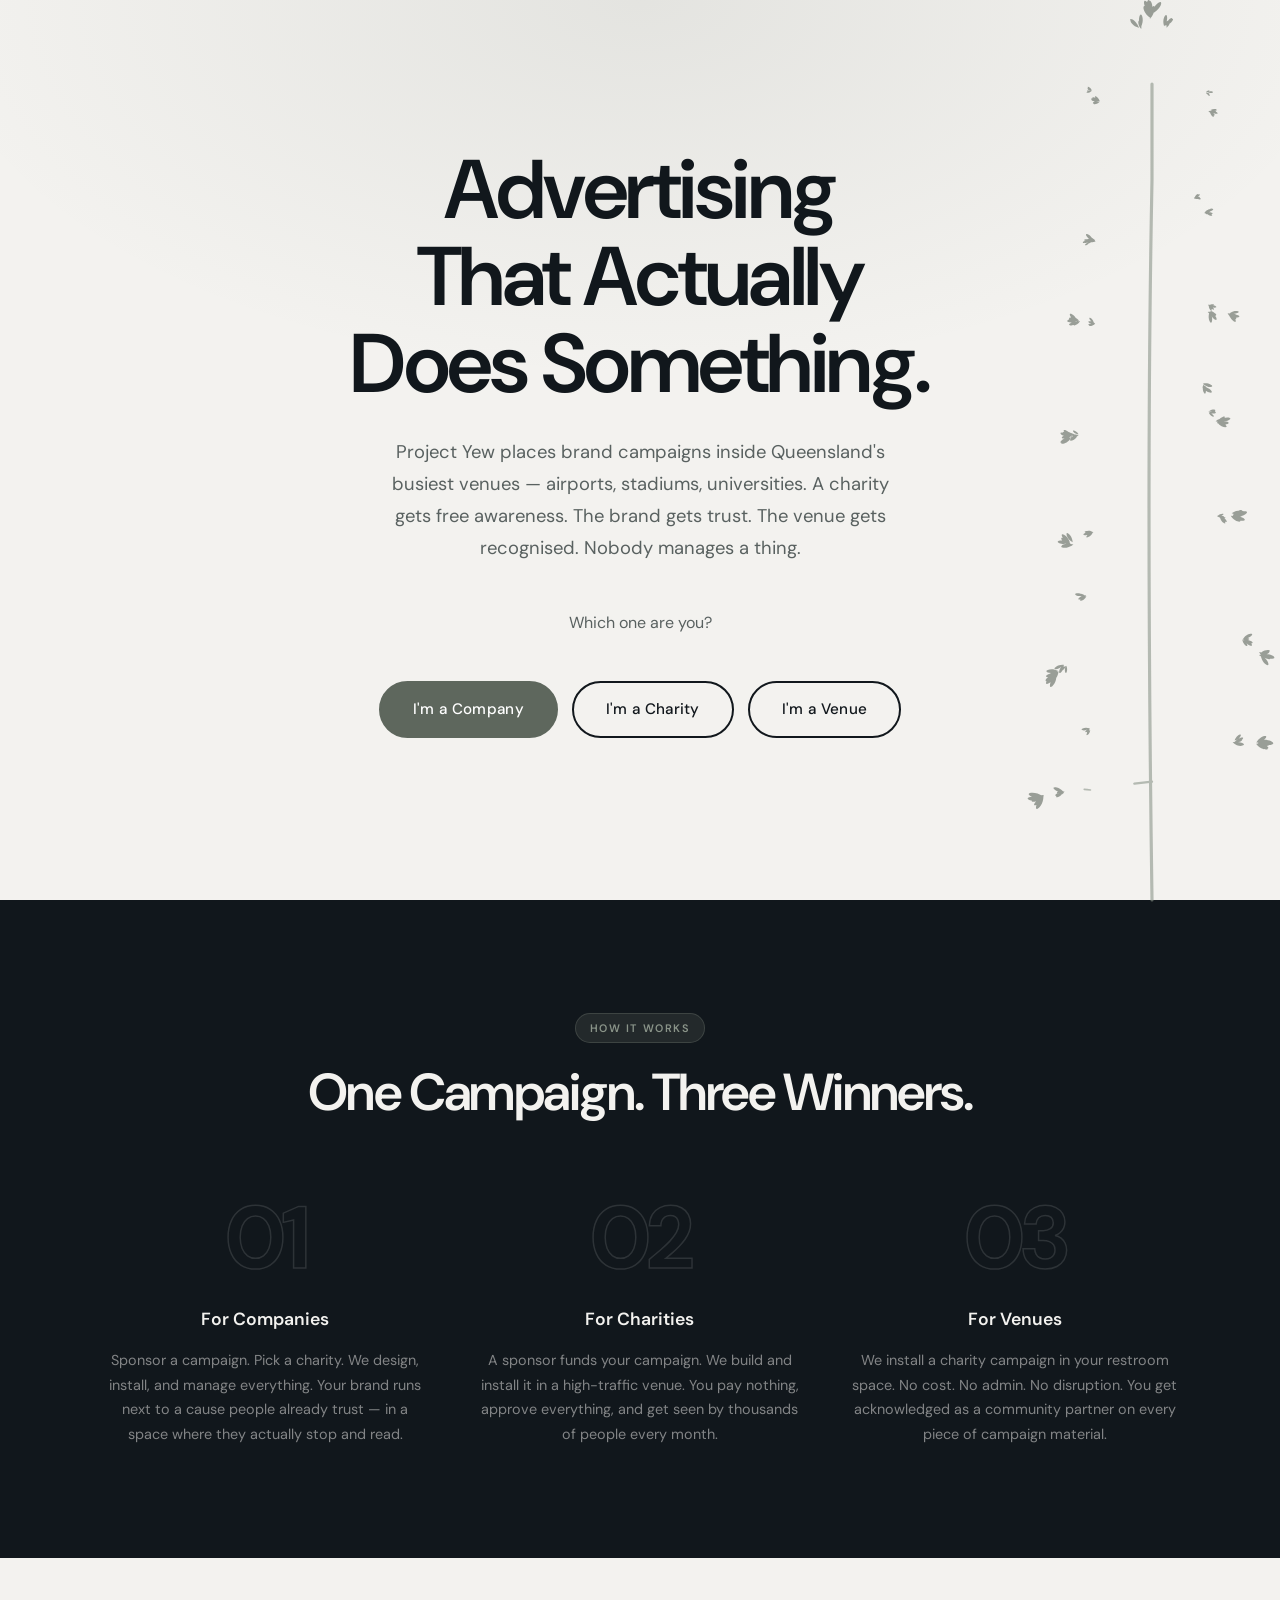
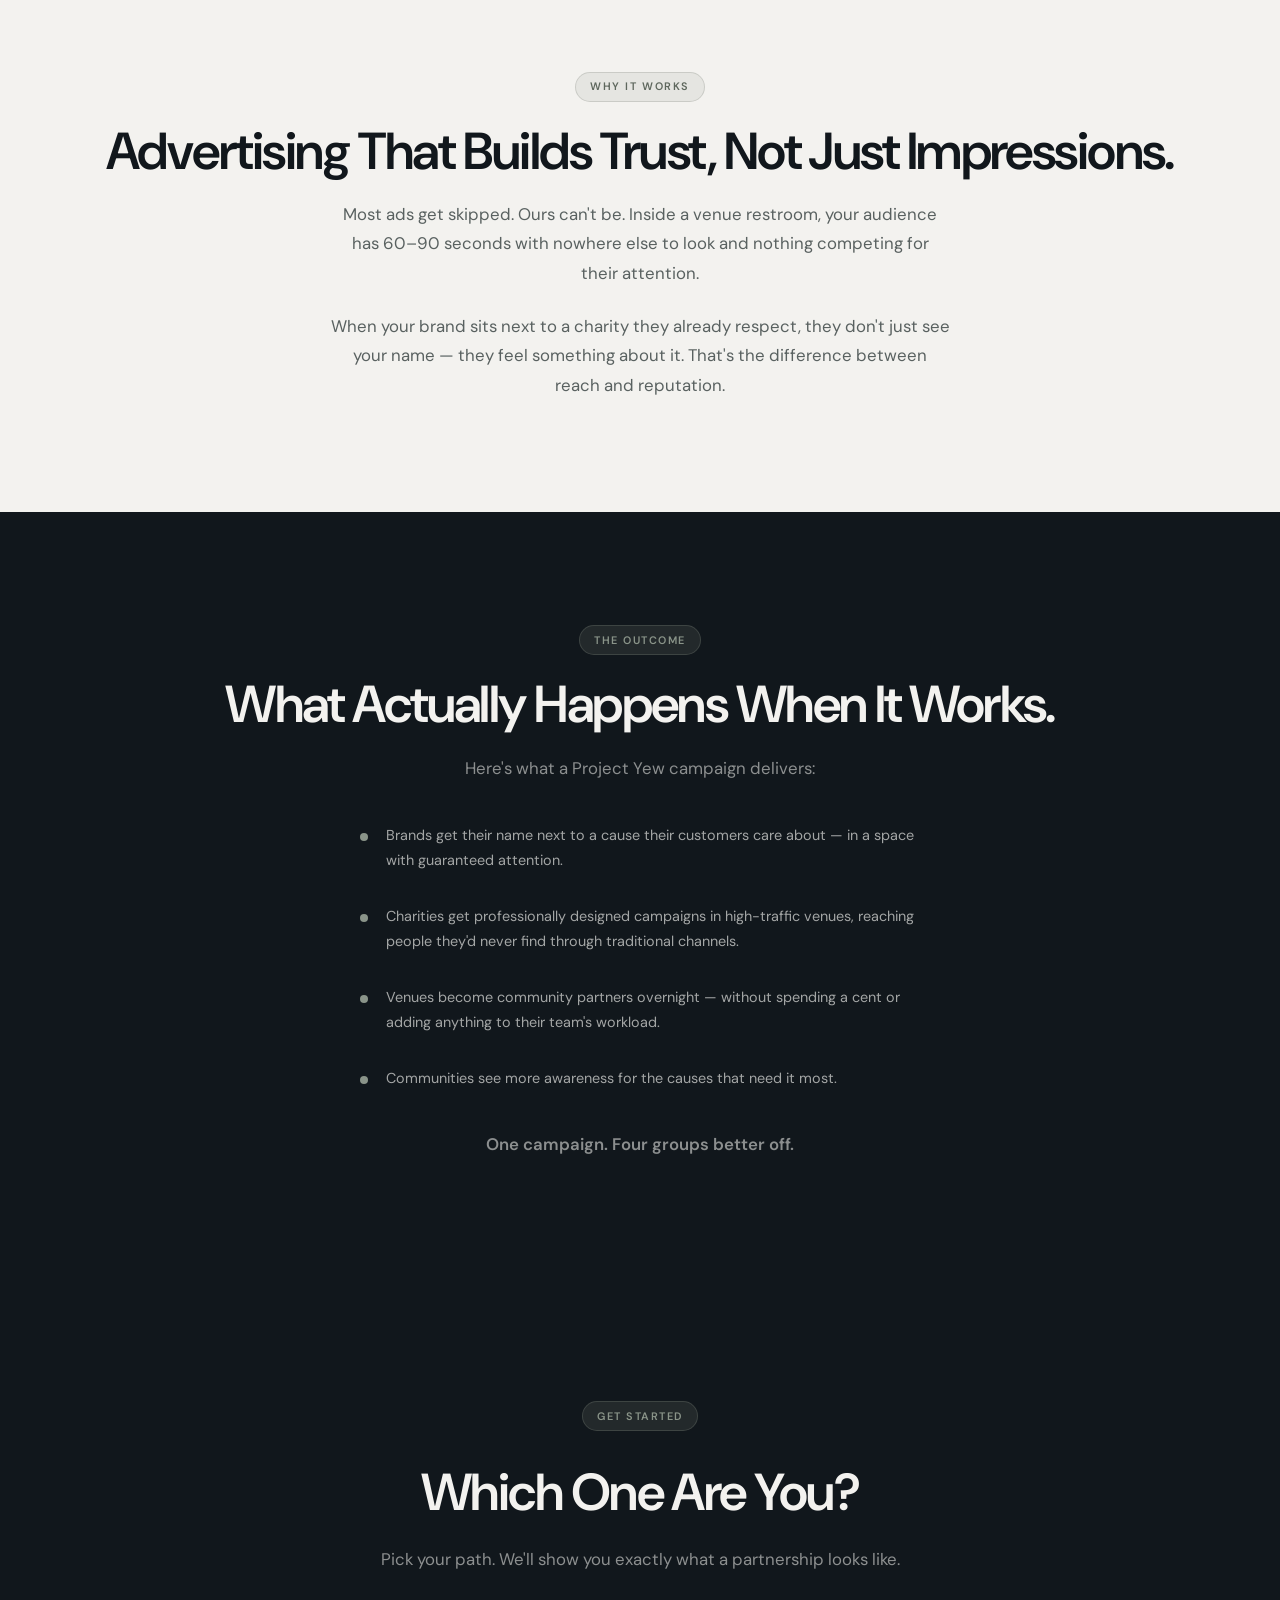
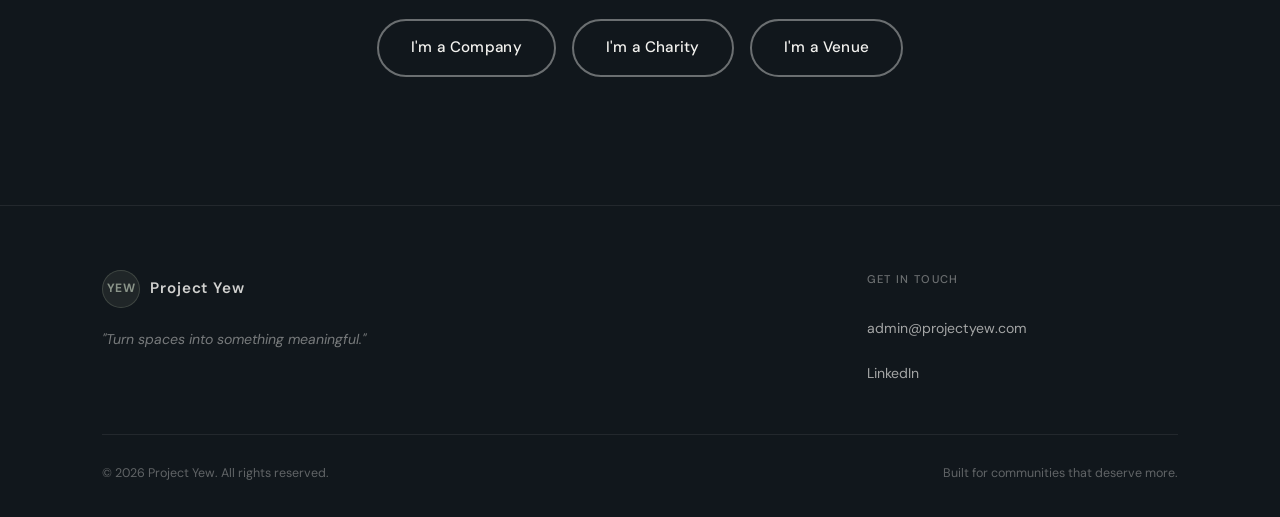
==== commit 7dcfca8c: "Use clean URLs — strip .html from all internal links and fix local server Co-Authored-By: Claude Son" ====
--- a/index.html
+++ b/index.html
@@ -22,9 +22,9 @@
         <p class="hero-sub">Project Yew places brand campaigns inside Queensland's busiest venues — airports, stadiums, universities. A charity gets free awareness. The brand gets trust. The venue gets recognised. Nobody manages a thing.</p>
         <p class="hero-sub" style="font-size:1rem;margin-bottom:2.75rem;">Which one are you?</p>
         <div class="hero-cta hero-cta-three">
-          <a href="brands.html" class="btn btn-primary">I'm a Company</a>
-          <a href="charities.html" class="btn btn-secondary">I'm a Charity</a>
-          <a href="venues.html" class="btn btn-secondary">I'm a Venue</a>
+          <a href="brands" class="btn btn-primary">I'm a Company</a>
+          <a href="charities" class="btn btn-secondary">I'm a Charity</a>
+          <a href="venues" class="btn btn-secondary">I'm a Venue</a>
         </div>
       </div>
     </div>
@@ -111,9 +111,9 @@
       <h2 class="section-title reveal">Which One Are You?</h2>
       <p class="section-lead reveal">Pick your path. We'll show you exactly what a partnership looks like.</p>
       <div class="cta-btn-group">
-        <a href="brands.html" class="btn btn-outline-white reveal">I'm a Company</a>
-        <a href="charities.html" class="btn btn-outline-white reveal">I'm a Charity</a>
-        <a href="venues.html" class="btn btn-outline-white reveal">I'm a Venue</a>
+        <a href="brands" class="btn btn-outline-white reveal">I'm a Company</a>
+        <a href="charities" class="btn btn-outline-white reveal">I'm a Charity</a>
+        <a href="venues" class="btn btn-outline-white reveal">I'm a Venue</a>
       </div>
     </div>
   </section>
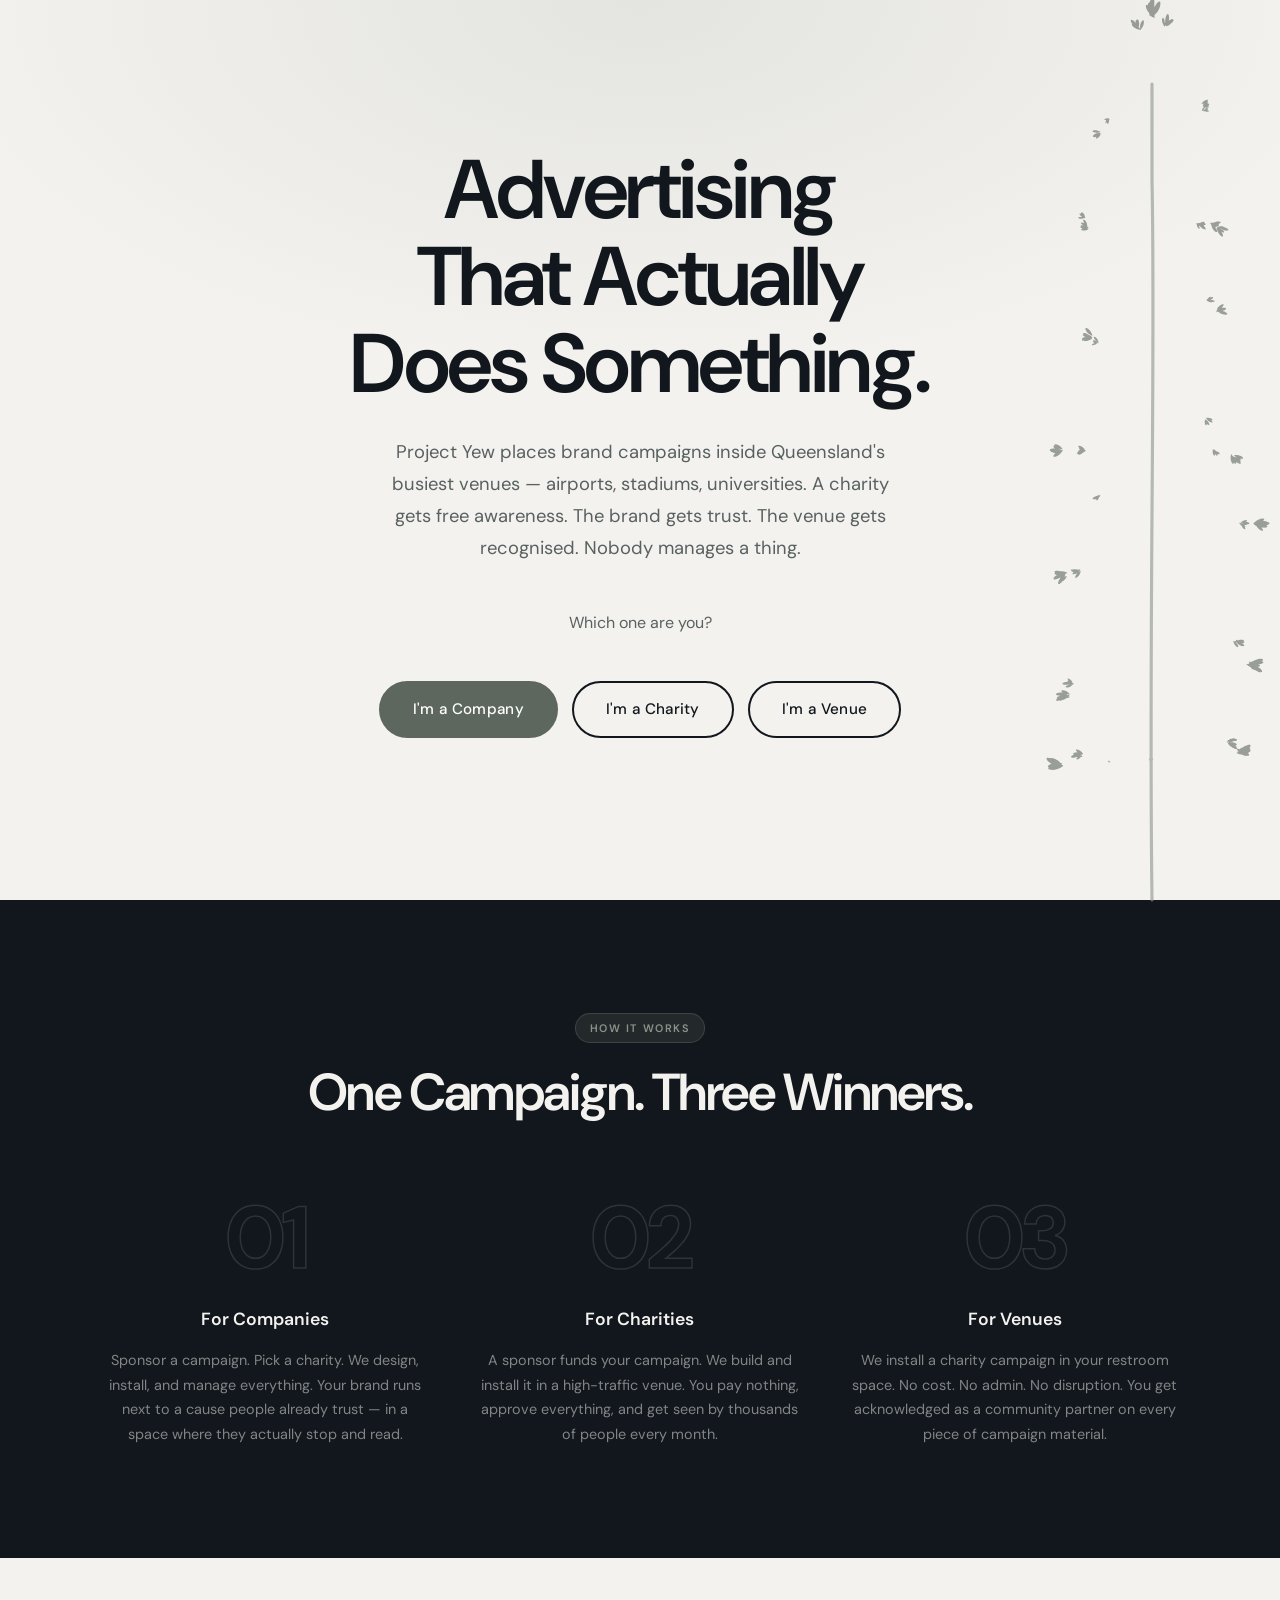
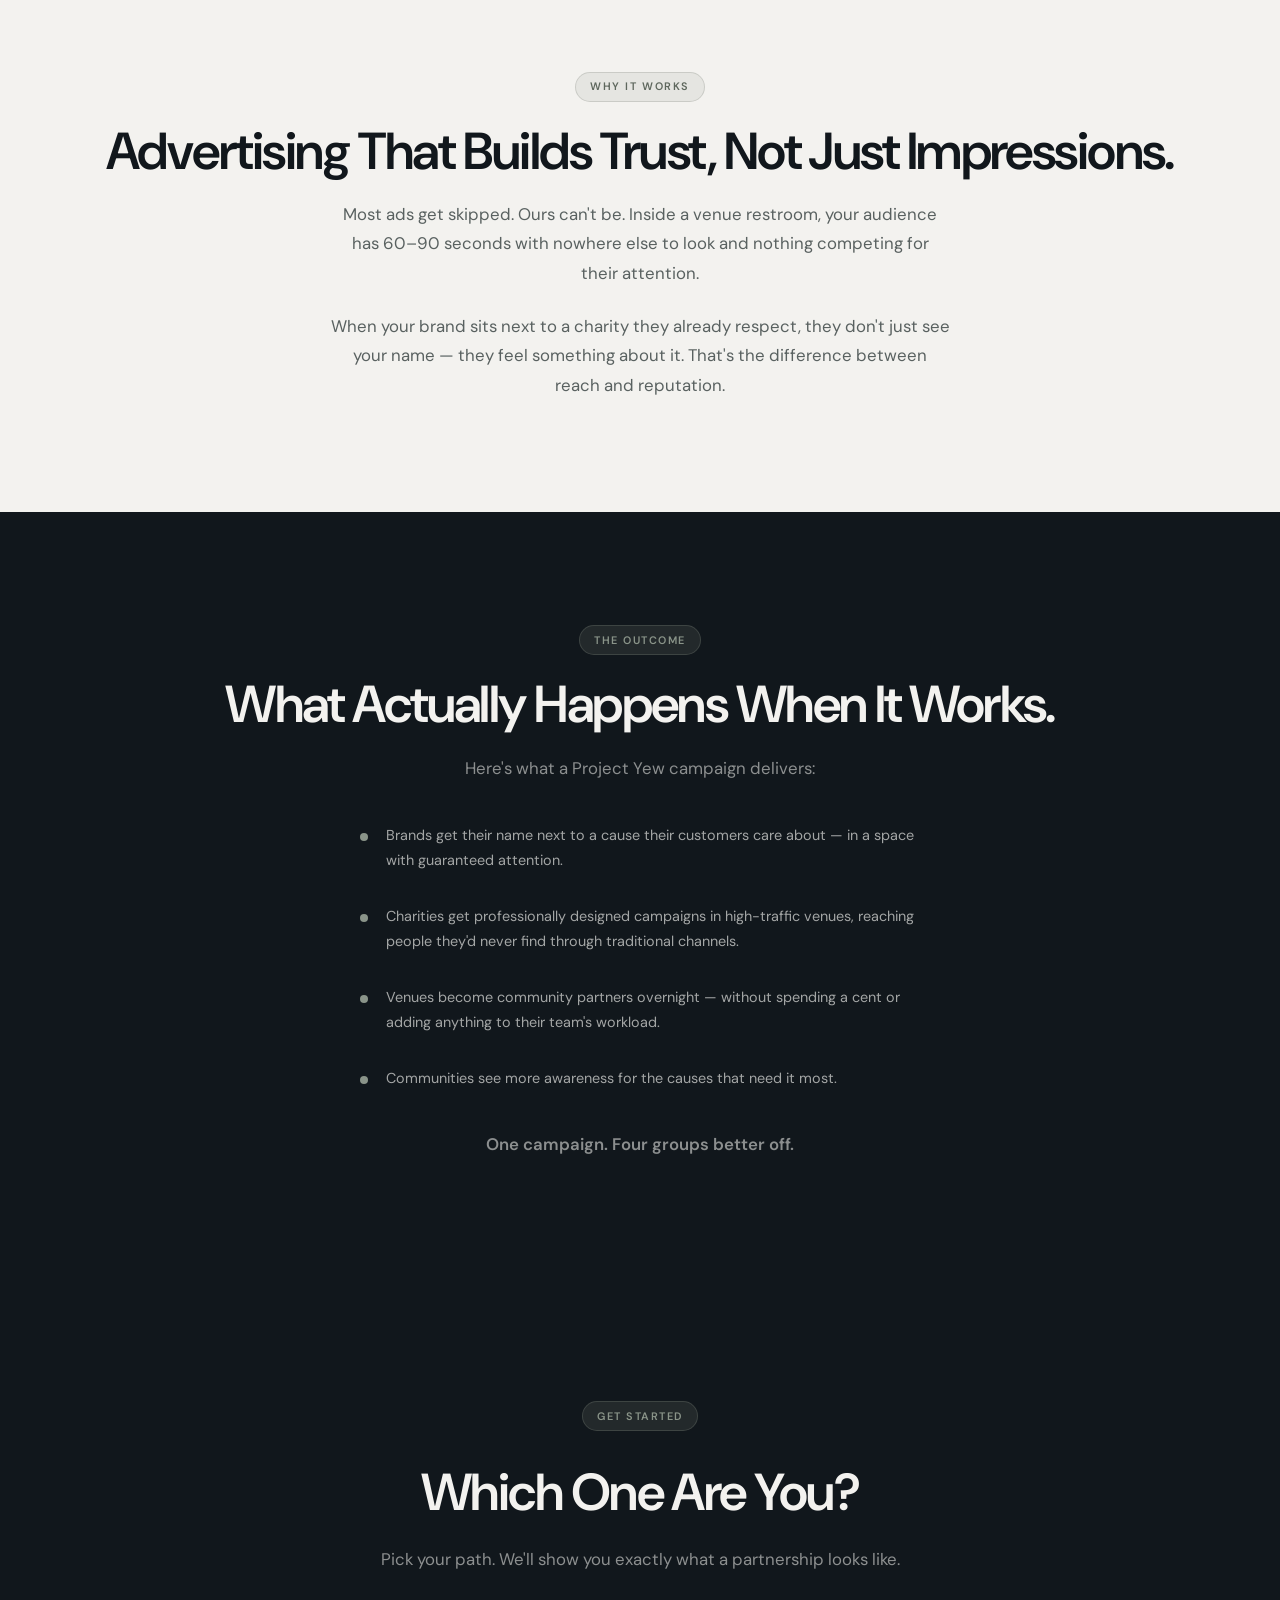
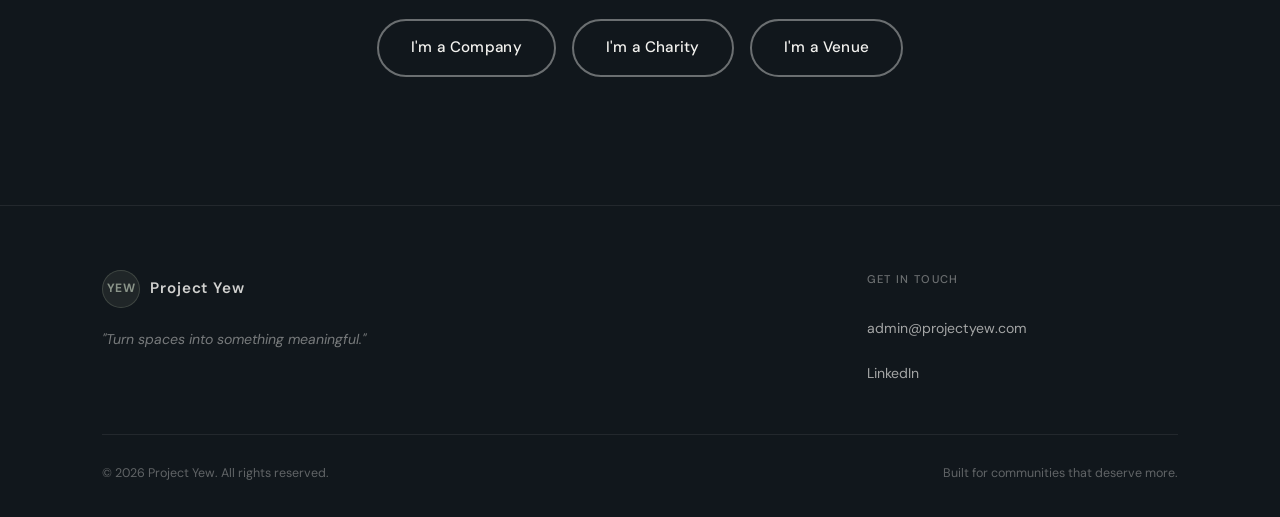
==== commit dc6b60ea: "Revert to plain Python server — remove nginx/Dockerfile, restore .html links Remove Dockerfile, star" ====
--- a/index.html
+++ b/index.html
@@ -22,9 +22,9 @@
         <p class="hero-sub">Project Yew places brand campaigns inside Queensland's busiest venues — airports, stadiums, universities. A charity gets free awareness. The brand gets trust. The venue gets recognised. Nobody manages a thing.</p>
         <p class="hero-sub" style="font-size:1rem;margin-bottom:2.75rem;">Which one are you?</p>
         <div class="hero-cta hero-cta-three">
-          <a href="brands" class="btn btn-primary">I'm a Company</a>
-          <a href="charities" class="btn btn-secondary">I'm a Charity</a>
-          <a href="venues" class="btn btn-secondary">I'm a Venue</a>
+          <a href="brands.html" class="btn btn-primary">I'm a Company</a>
+          <a href="charities.html" class="btn btn-secondary">I'm a Charity</a>
+          <a href="venues.html" class="btn btn-secondary">I'm a Venue</a>
         </div>
       </div>
     </div>
@@ -111,9 +111,9 @@
       <h2 class="section-title reveal">Which One Are You?</h2>
       <p class="section-lead reveal">Pick your path. We'll show you exactly what a partnership looks like.</p>
       <div class="cta-btn-group">
-        <a href="brands" class="btn btn-outline-white reveal">I'm a Company</a>
-        <a href="charities" class="btn btn-outline-white reveal">I'm a Charity</a>
-        <a href="venues" class="btn btn-outline-white reveal">I'm a Venue</a>
+        <a href="brands.html" class="btn btn-outline-white reveal">I'm a Company</a>
+        <a href="charities.html" class="btn btn-outline-white reveal">I'm a Charity</a>
+        <a href="venues.html" class="btn btn-outline-white reveal">I'm a Venue</a>
       </div>
     </div>
   </section>
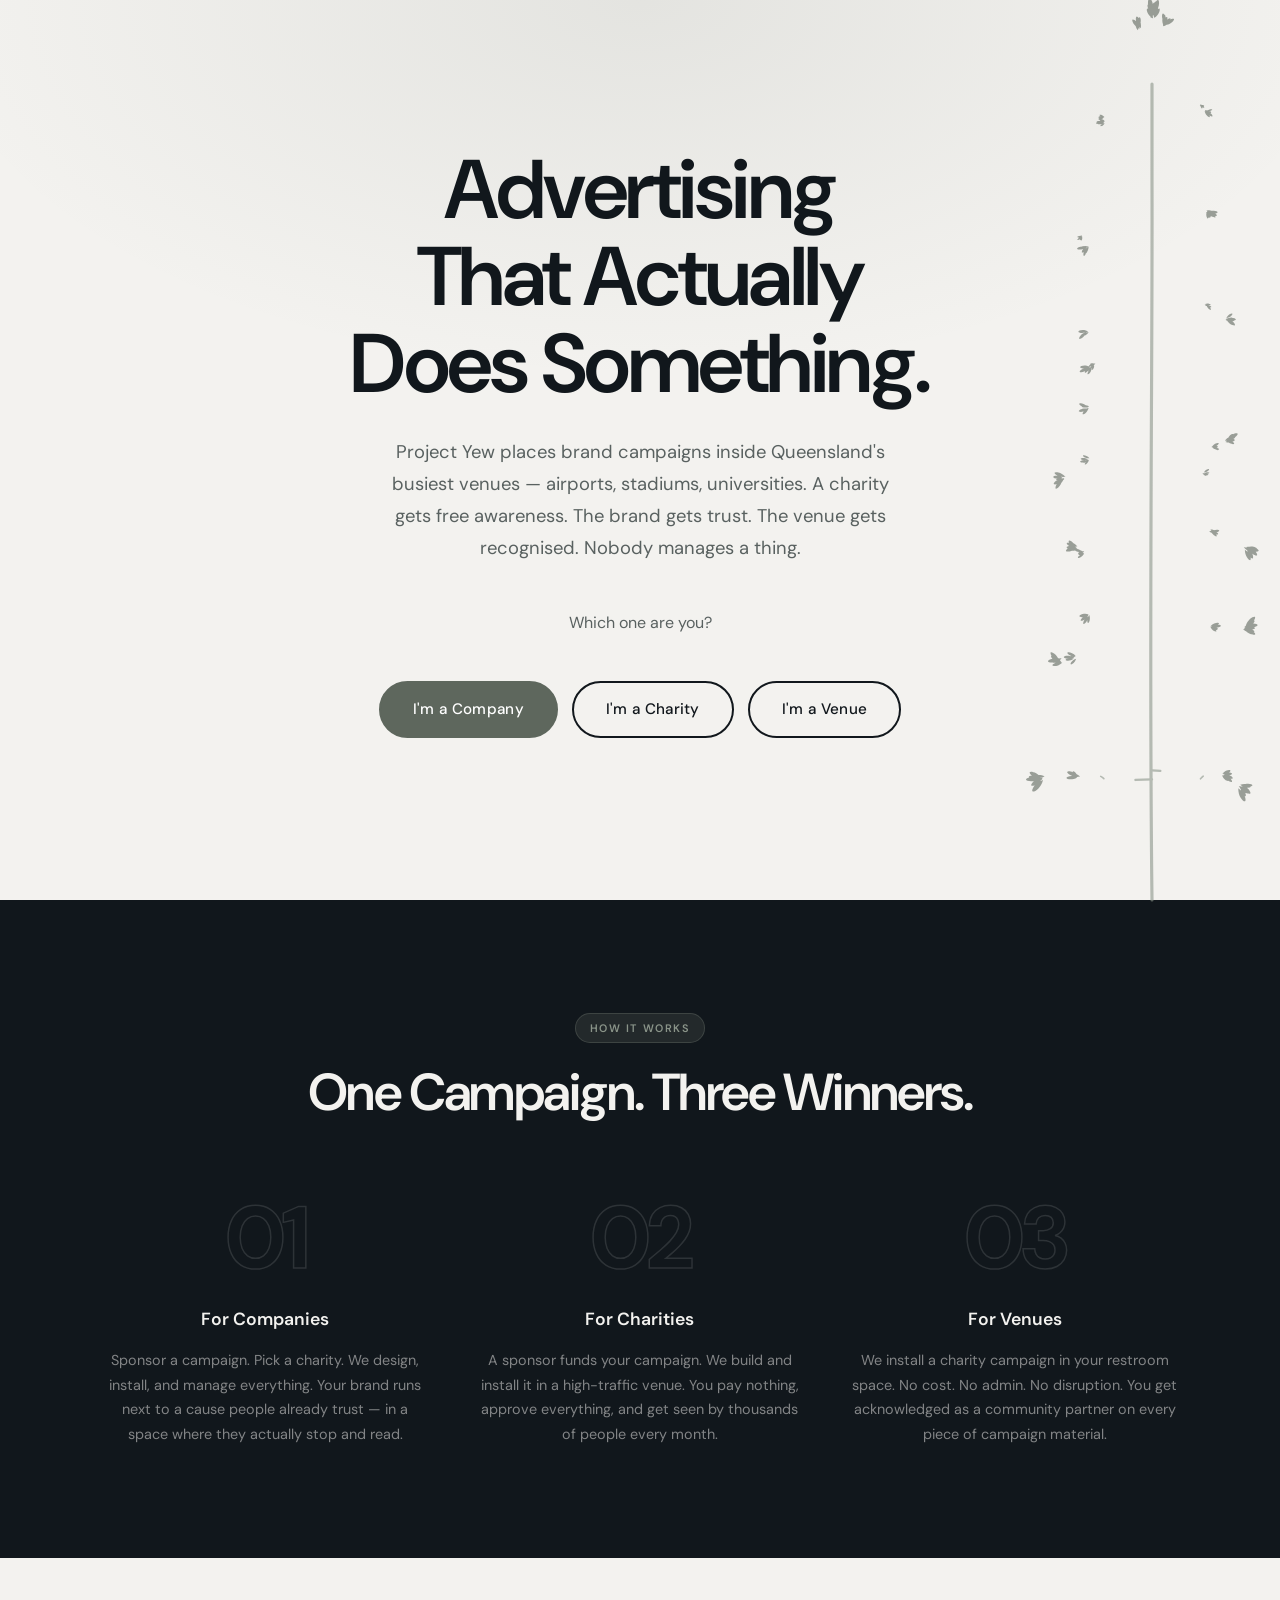
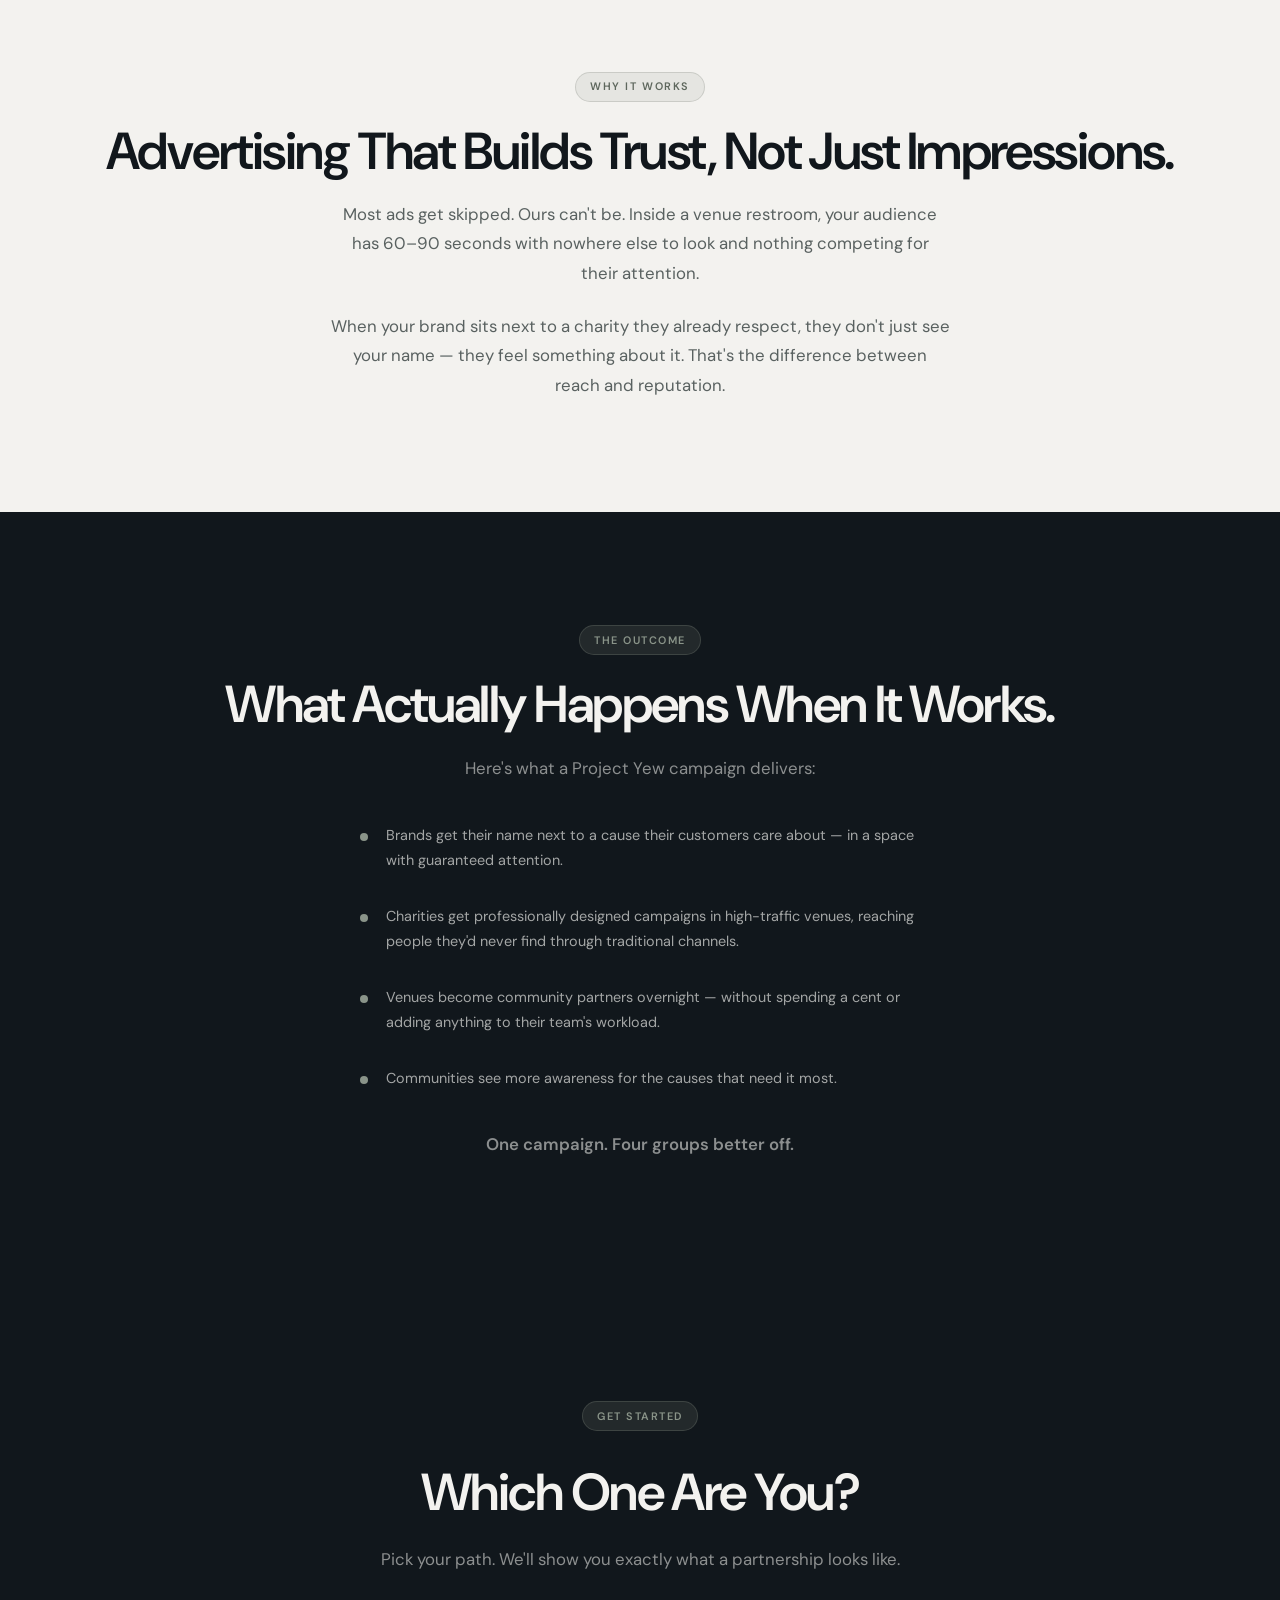
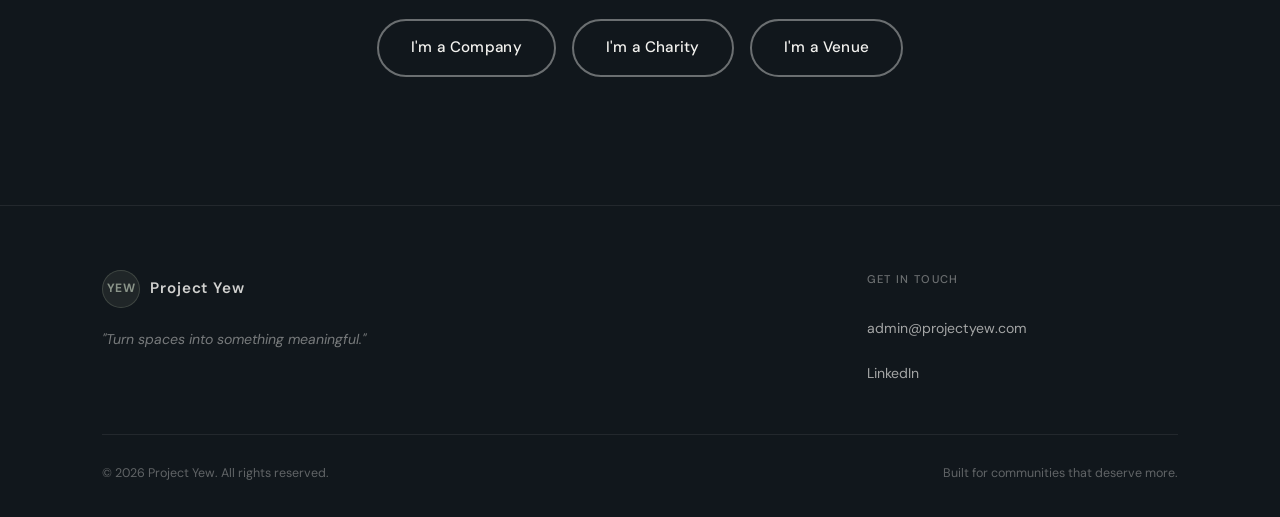
==== commit a080b848: "Add clean URLs — strip .html from browser URLs via Python server Co-Authored-By: Claude Sonnet 4.6 <" ====
--- a/index.html
+++ b/index.html
@@ -22,9 +22,9 @@
         <p class="hero-sub">Project Yew places brand campaigns inside Queensland's busiest venues — airports, stadiums, universities. A charity gets free awareness. The brand gets trust. The venue gets recognised. Nobody manages a thing.</p>
         <p class="hero-sub" style="font-size:1rem;margin-bottom:2.75rem;">Which one are you?</p>
         <div class="hero-cta hero-cta-three">
-          <a href="brands.html" class="btn btn-primary">I'm a Company</a>
-          <a href="charities.html" class="btn btn-secondary">I'm a Charity</a>
-          <a href="venues.html" class="btn btn-secondary">I'm a Venue</a>
+          <a href="brands" class="btn btn-primary">I'm a Company</a>
+          <a href="charities" class="btn btn-secondary">I'm a Charity</a>
+          <a href="venues" class="btn btn-secondary">I'm a Venue</a>
         </div>
       </div>
     </div>
@@ -111,9 +111,9 @@
       <h2 class="section-title reveal">Which One Are You?</h2>
       <p class="section-lead reveal">Pick your path. We'll show you exactly what a partnership looks like.</p>
       <div class="cta-btn-group">
-        <a href="brands.html" class="btn btn-outline-white reveal">I'm a Company</a>
-        <a href="charities.html" class="btn btn-outline-white reveal">I'm a Charity</a>
-        <a href="venues.html" class="btn btn-outline-white reveal">I'm a Venue</a>
+        <a href="brands" class="btn btn-outline-white reveal">I'm a Company</a>
+        <a href="charities" class="btn btn-outline-white reveal">I'm a Charity</a>
+        <a href="venues" class="btn btn-outline-white reveal">I'm a Venue</a>
       </div>
     </div>
   </section>
